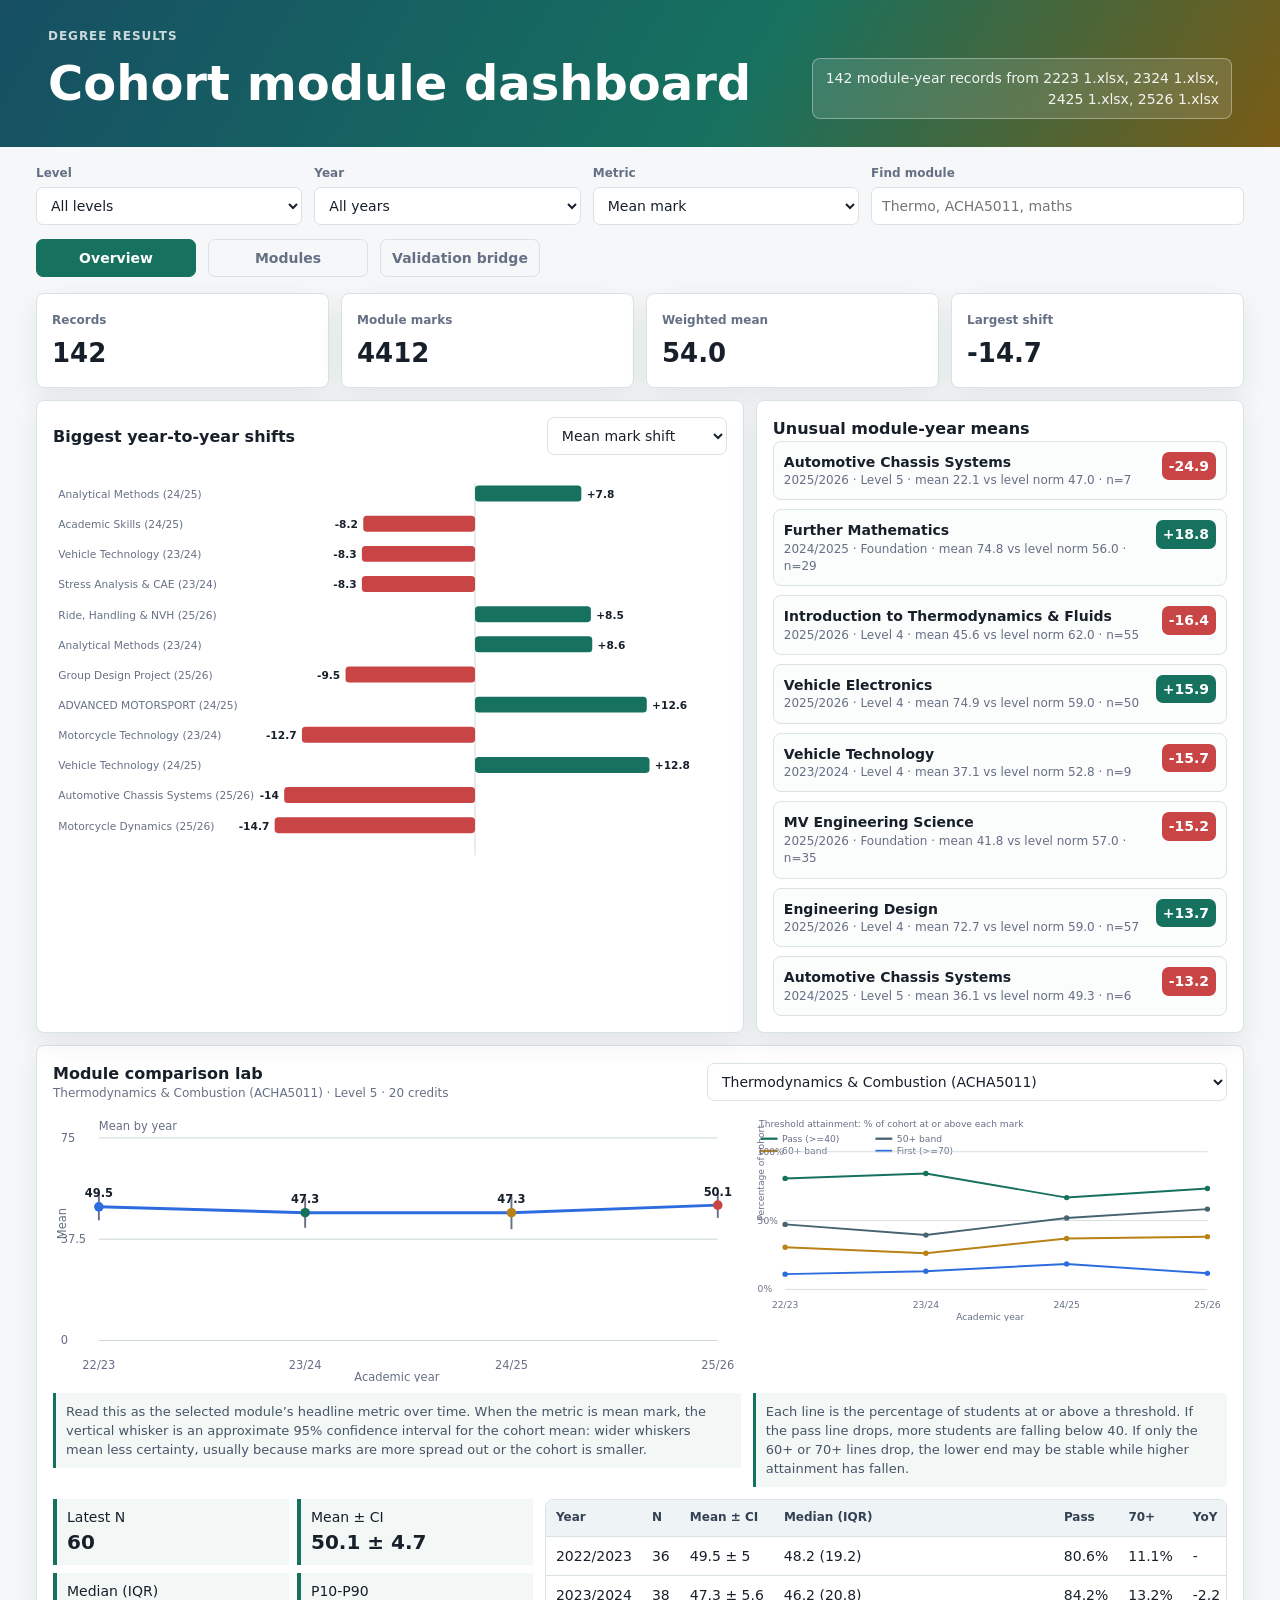
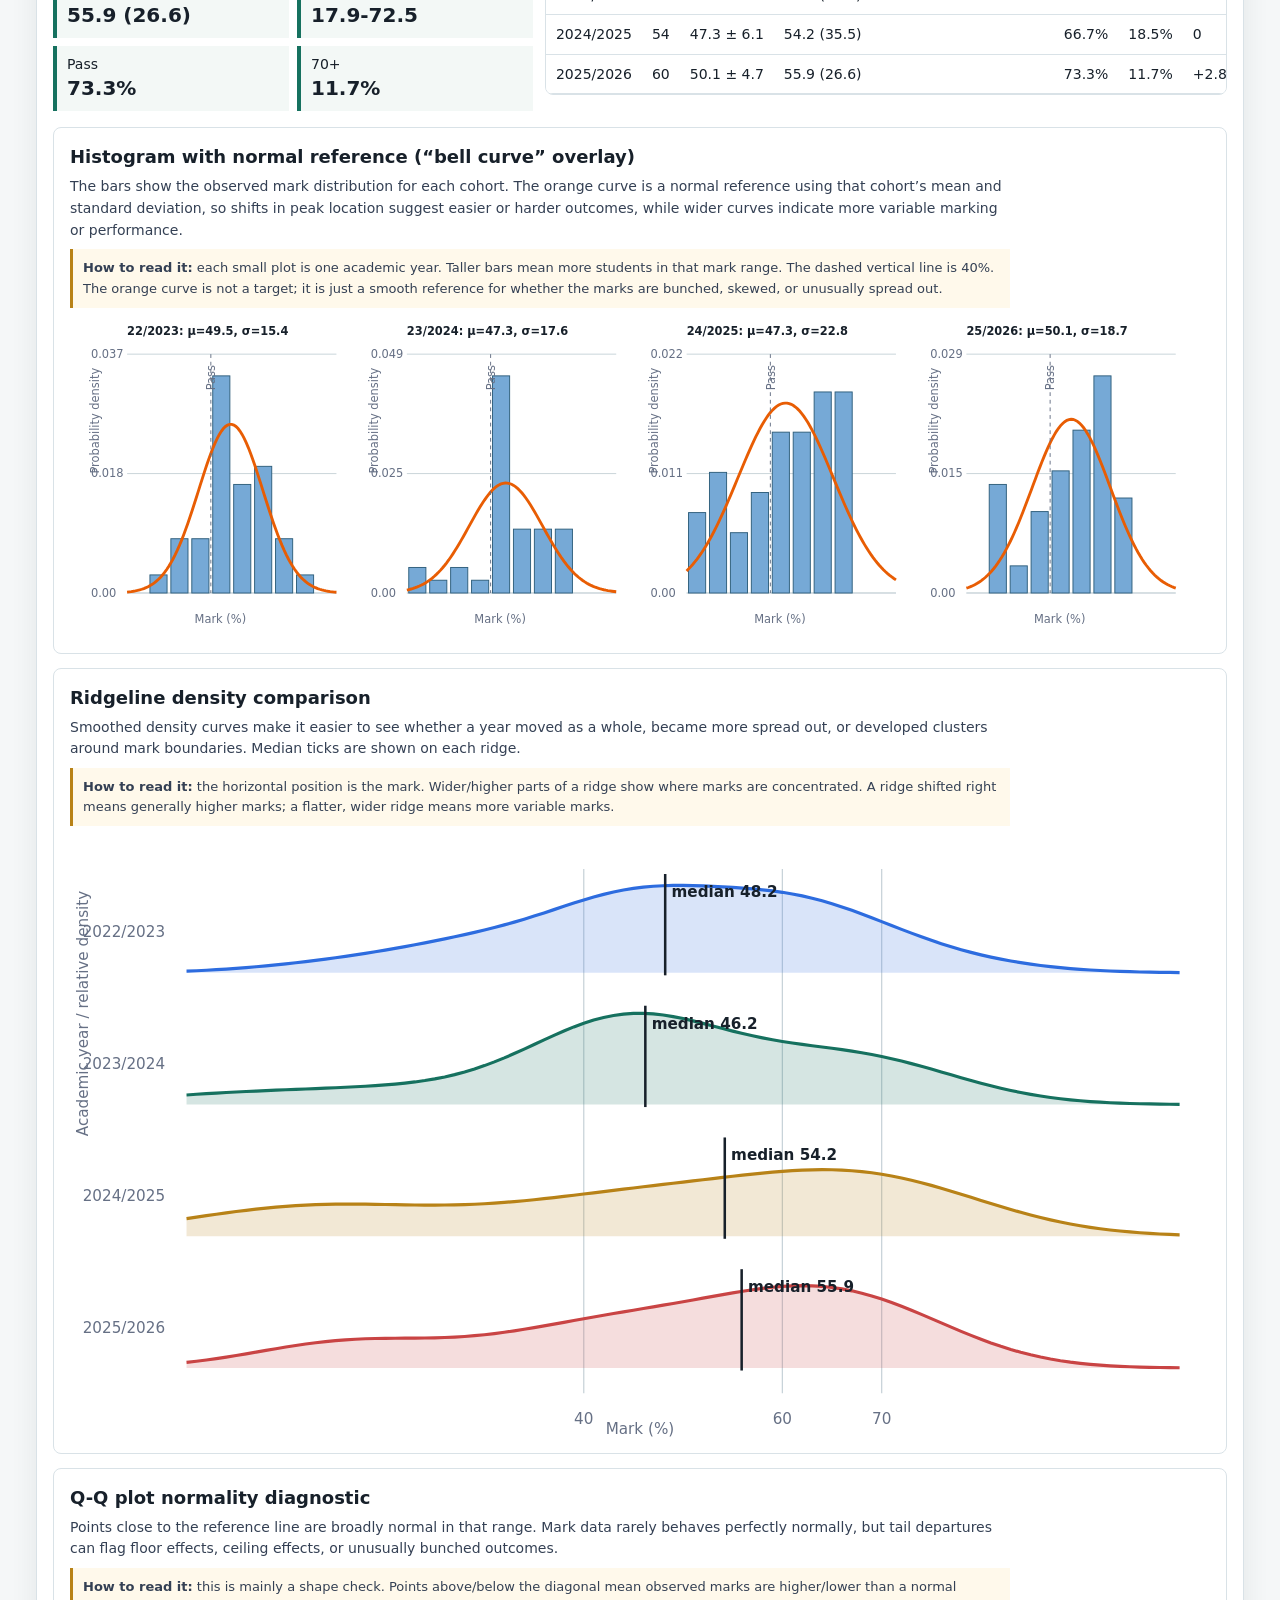
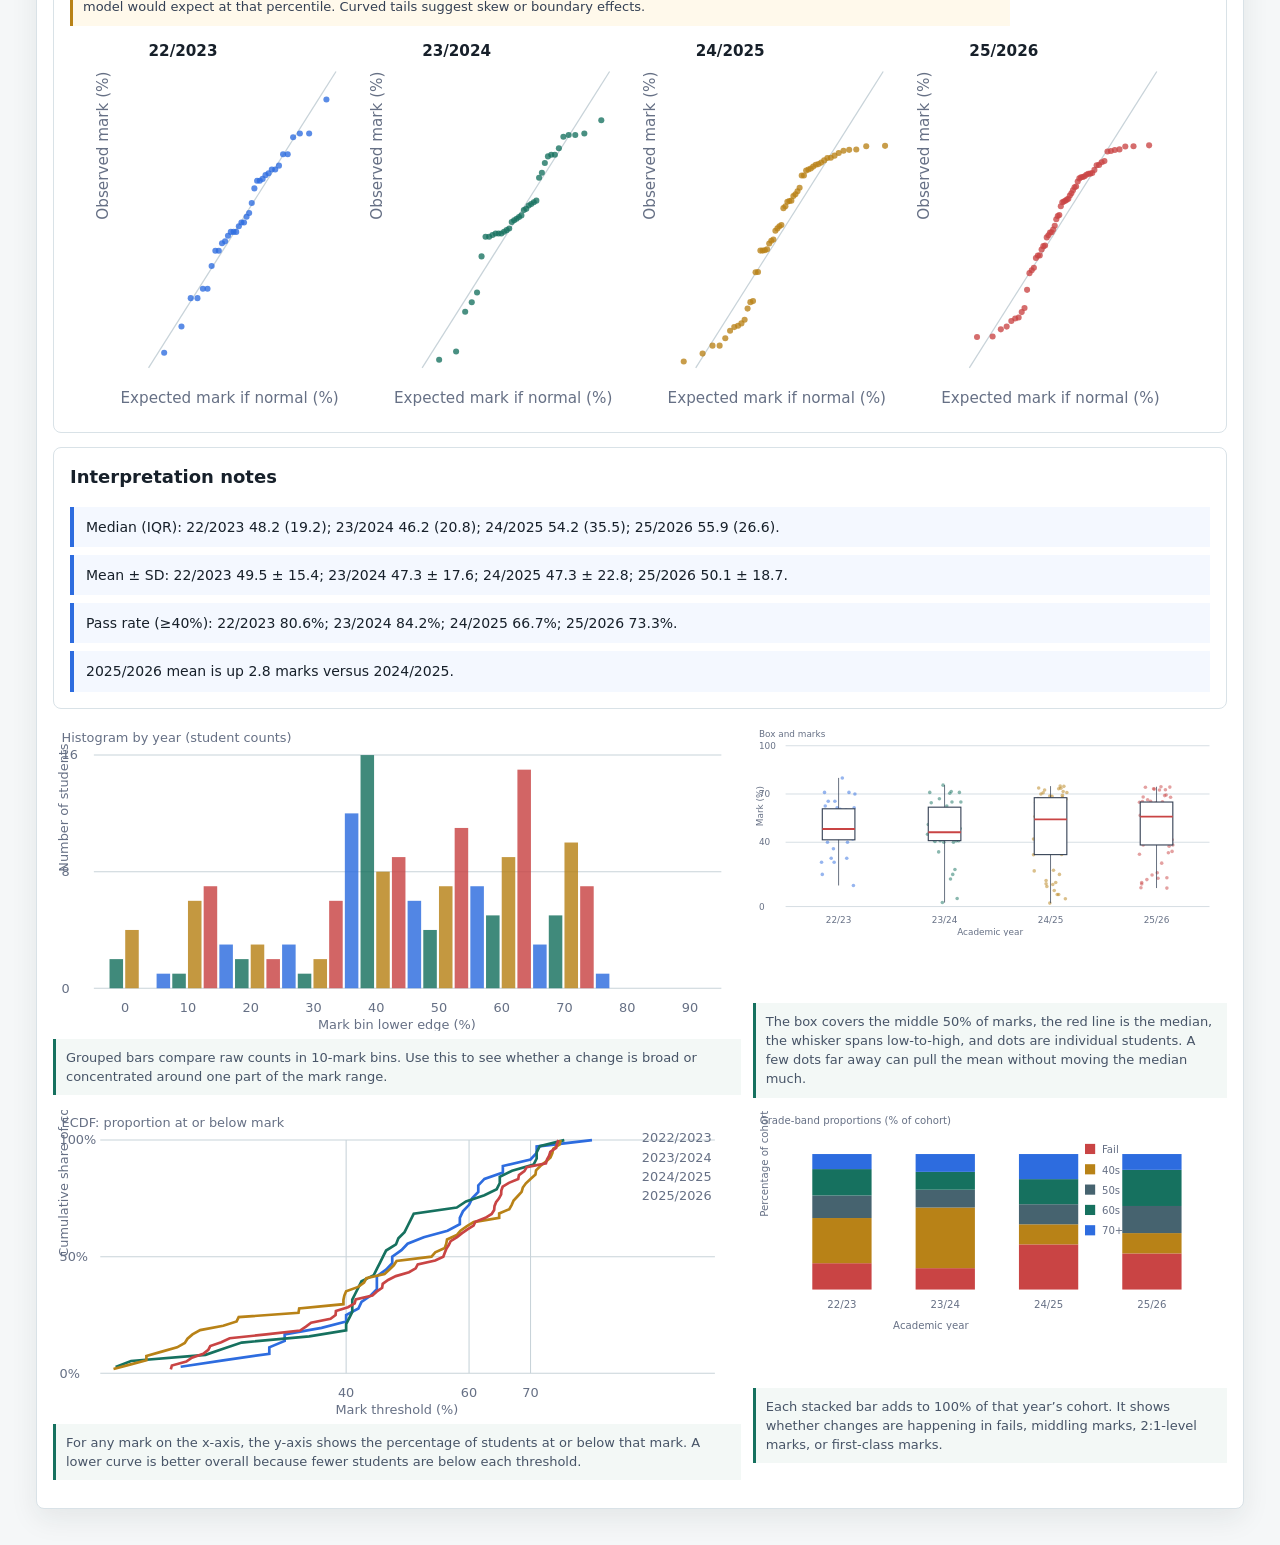
==== index.html @ 3bf1a4a6 "New Stats" ====
<!doctype html>
<html lang="en">
  <head>
    <meta charset="utf-8">
    <meta name="viewport" content="width=device-width, initial-scale=1">
    <title>Degree Results Dashboard</title>
    <link rel="stylesheet" href="web/styles.css">
  </head>
  <body>
    <header class="topbar">
      <div>
        <p class="eyebrow">Degree results</p>
        <h1>Cohort module dashboard</h1>
      </div>
      <div class="source-pill" id="sourceSummary"></div>
    </header>

    <main>
      <section class="controls" aria-label="Filters">
        <label>
          <span>Level</span>
          <select id="levelFilter"></select>
        </label>
        <label>
          <span>Year</span>
          <select id="yearFilter"></select>
        </label>
        <label>
          <span>Metric</span>
          <select id="metricFilter">
            <option value="mean">Mean mark</option>
            <option value="median">Median mark</option>
            <option value="passRate">Pass rate</option>
            <option value="failRate">Fail rate</option>
            <option value="firstRate">70+ rate</option>
            <option value="stdev">Spread</option>
          </select>
        </label>
        <label class="search">
          <span>Find module</span>
          <input id="searchFilter" type="search" placeholder="Thermo, ACHA5011, maths">
        </label>
      </section>

      <nav class="tabs" aria-label="Views">
        <button class="tab active" type="button" data-view="overview">Overview</button>
        <button class="tab" type="button" data-view="modules">Modules</button>
        <button class="tab" type="button" data-view="bridge">Validation bridge</button>
      </nav>

      <section id="overviewView" class="view active">
        <div class="kpis" id="kpis"></div>
        <div class="chart-grid">
          <section class="panel wide">
            <div class="panel-heading">
              <h2>Biggest year-to-year shifts</h2>
              <select id="shiftMetric">
                <option value="mean">Mean mark shift</option>
                <option value="median">Median mark shift</option>
                <option value="passRate">Pass-rate shift</option>
                <option value="firstRate">70+ rate shift</option>
              </select>
            </div>
            <div id="shiftChart" class="chart tall"></div>
          </section>
          <section class="panel">
            <h2>Unusual module-year means</h2>
            <div id="outlierList" class="watchlist"></div>
          </section>
        </div>
        <section class="panel">
          <div class="panel-heading">
            <div>
              <h2>Module comparison lab</h2>
              <div id="selectedMeta" class="muted"></div>
            </div>
            <select id="moduleSelect"></select>
          </div>
          <div class="chart-grid">
            <div class="chart-box">
              <div id="trendChart" class="chart"></div>
              <p class="chart-help">Read this as the selected module’s headline metric over time. When the metric is mean mark, the vertical whisker is an approximate 95% confidence interval for the cohort mean: wider whiskers mean less certainty, usually because marks are more spread out or the cohort is smaller.</p>
            </div>
            <div class="chart-box">
              <div id="thresholdChart" class="chart"></div>
              <p class="chart-help">Each line is the percentage of students at or above a threshold. If the pass line drops, more students are falling below 40. If only the 60+ or 70+ lines drop, the lower end may be stable while higher attainment has fallen.</p>
            </div>
          </div>
          <div id="moduleDetail" class="detail-grid"></div>
          <section class="report-section">
            <article class="report-card">
              <div class="report-copy">
                <h2>Histogram with normal reference (“bell curve” overlay)</h2>
                <p>The bars show the observed mark distribution for each cohort. The orange curve is a normal reference using that cohort’s mean and standard deviation, so shifts in peak location suggest easier or harder outcomes, while wider curves indicate more variable marking or performance.</p>
                <p class="how-to-read"><strong>How to read it:</strong> each small plot is one academic year. Taller bars mean more students in that mark range. The dashed vertical line is 40%. The orange curve is not a target; it is just a smooth reference for whether the marks are bunched, skewed, or unusually spread out.</p>
              </div>
              <div id="normalRefChart" class="report-chart"></div>
            </article>
            <article class="report-card">
              <div class="report-copy">
                <h2>Ridgeline density comparison</h2>
                <p>Smoothed density curves make it easier to see whether a year moved as a whole, became more spread out, or developed clusters around mark boundaries. Median ticks are shown on each ridge.</p>
                <p class="how-to-read"><strong>How to read it:</strong> the horizontal position is the mark. Wider/higher parts of a ridge show where marks are concentrated. A ridge shifted right means generally higher marks; a flatter, wider ridge means more variable marks.</p>
              </div>
              <div id="densityChart" class="report-chart"></div>
            </article>
            <article class="report-card">
              <div class="report-copy">
                <h2>Q-Q plot normality diagnostic</h2>
                <p>Points close to the reference line are broadly normal in that range. Mark data rarely behaves perfectly normally, but tail departures can flag floor effects, ceiling effects, or unusually bunched outcomes.</p>
                <p class="how-to-read"><strong>How to read it:</strong> this is mainly a shape check. Points above/below the diagonal mean observed marks are higher/lower than a normal model would expect at that percentile. Curved tails suggest skew or boundary effects.</p>
              </div>
              <div id="qqChart" class="report-chart"></div>
            </article>
            <article class="report-card">
              <div class="report-copy">
                <h2>Interpretation notes</h2>
              </div>
              <div id="reportBullets" class="report-notes"></div>
            </article>
          </section>
          <div class="chart-grid">
            <div class="chart-box">
              <div id="histChart" class="chart"></div>
              <p class="chart-help">Grouped bars compare raw counts in 10-mark bins. Use this to see whether a change is broad or concentrated around one part of the mark range.</p>
            </div>
            <div class="chart-box">
              <div id="boxChart" class="chart"></div>
              <p class="chart-help">The box covers the middle 50% of marks, the red line is the median, the whisker spans low-to-high, and dots are individual students. A few dots far away can pull the mean without moving the median much.</p>
            </div>
          </div>
          <div class="chart-grid">
            <div class="chart-box">
              <div id="ecdfChart" class="chart"></div>
              <p class="chart-help">For any mark on the x-axis, the y-axis shows the percentage of students at or below that mark. A lower curve is better overall because fewer students are below each threshold.</p>
            </div>
            <div class="chart-box">
              <div id="bandChart" class="chart"></div>
              <p class="chart-help">Each stacked bar adds to 100% of that year’s cohort. It shows whether changes are happening in fails, middling marks, 2:1-level marks, or first-class marks.</p>
            </div>
          </div>
        </section>
      </section>

      <section id="modulesView" class="view">
        <section class="panel">
          <div class="panel-heading">
            <h2>Module-year records</h2>
            <button id="exportCsv" type="button">Export CSV</button>
          </div>
          <div class="table-wrap">
            <table>
              <thead>
                <tr>
                  <th>Year</th>
                  <th>Level</th>
                  <th>Code</th>
                  <th>Module</th>
                  <th>N</th>
                  <th>Mean</th>
                  <th>Median</th>
                  <th>Pass</th>
                  <th>70+</th>
                  <th>Delta</th>
                  <th>Vs norm</th>
                  <th>Spread</th>
                </tr>
              </thead>
              <tbody id="moduleTable"></tbody>
            </table>
          </div>
        </section>
      </section>

      <section id="bridgeView" class="view">
        <section class="panel">
          <div class="panel-heading">
            <div>
              <h2>Year one validation bridge</h2>
              <p class="muted">Content areas roll related old and new Level 4 modules together using credit-weighted marks.</p>
            </div>
            <select id="bridgeMetric">
              <option value="mean">Mean mark</option>
              <option value="passRate">Pass rate</option>
              <option value="failRate">Fail rate</option>
              <option value="firstRate">70+ rate</option>
            </select>
          </div>
          <div id="bridgeChart" class="bridge-grid"></div>
        </section>
      </section>
    </main>

    <script src="web/degree_results_data.js"></script>
    <script src="web/app.js"></script>
  </body>
</html>
---- web/styles.css ----
:root {
  --ink: #17202a;
  --muted: #667085;
  --line: #d9e2e7;
  --panel: #ffffff;
  --page: #f5f7f8;
  --green: #16715f;
  --blue: #2d6cdf;
  --red: #c94444;
  --gold: #b88217;
  --violet: #6750a4;
  --shadow: 0 10px 28px rgba(22, 32, 42, 0.08);
}

* {
  box-sizing: border-box;
}

body {
  margin: 0;
  color: var(--ink);
  background: var(--page);
  font: 14px/1.45 system-ui, -apple-system, BlinkMacSystemFont, "Segoe UI", sans-serif;
}

.topbar {
  min-height: 126px;
  padding: 28px clamp(18px, 4vw, 48px);
  display: flex;
  align-items: end;
  justify-content: space-between;
  gap: 20px;
  color: #fff;
  background: linear-gradient(120deg, #164f63, #16715f 58%, #795b15);
}

h1,
h2,
p {
  margin: 0;
}

h1 {
  font-size: clamp(28px, 4vw, 48px);
  font-weight: 760;
}

h2 {
  font-size: 16px;
  font-weight: 720;
}

.eyebrow {
  margin-bottom: 4px;
  color: rgba(255, 255, 255, 0.78);
  text-transform: uppercase;
  font-size: 12px;
  font-weight: 700;
  letter-spacing: 0.08em;
}

.source-pill {
  max-width: 420px;
  padding: 9px 12px;
  border: 1px solid rgba(255, 255, 255, 0.35);
  border-radius: 8px;
  background: rgba(255, 255, 255, 0.12);
  color: rgba(255, 255, 255, 0.92);
  text-align: right;
}

main {
  padding: 18px clamp(14px, 3vw, 36px) 36px;
}

.controls,
.tabs,
.kpis,
.chart-grid,
.detail-grid,
.bridge-grid {
  display: grid;
  gap: 12px;
}

.controls {
  grid-template-columns: repeat(3, minmax(150px, 1fr)) minmax(220px, 1.4fr);
  align-items: end;
  margin-bottom: 14px;
}

label span {
  display: block;
  margin-bottom: 5px;
  color: var(--muted);
  font-size: 12px;
  font-weight: 650;
}

select,
input,
button {
  width: 100%;
  min-height: 38px;
  border: 1px solid var(--line);
  border-radius: 7px;
  background: #fff;
  color: var(--ink);
  font: inherit;
}

select,
input {
  padding: 7px 10px;
}

button {
  cursor: pointer;
  font-weight: 700;
}

.tabs {
  grid-template-columns: repeat(3, minmax(0, 160px));
  margin: 8px 0 16px;
}

.tab {
  color: var(--muted);
  background: transparent;
}

.tab.active {
  color: #fff;
  border-color: var(--green);
  background: var(--green);
}

.view {
  display: none;
}

.view.active {
  display: block;
}

.kpis {
  grid-template-columns: repeat(4, minmax(0, 1fr));
  margin-bottom: 12px;
}

.kpi,
.panel {
  border: 1px solid var(--line);
  border-radius: 8px;
  background: var(--panel);
  box-shadow: var(--shadow);
}

.kpi {
  padding: 15px;
}

.kpi span {
  color: var(--muted);
  font-size: 12px;
  font-weight: 700;
}

.kpi strong {
  display: block;
  margin-top: 5px;
  font-size: 26px;
}

.chart-grid {
  grid-template-columns: 1.45fr 1fr;
  margin-bottom: 12px;
}

.panel {
  padding: 16px;
}

.wide {
  min-width: 0;
}

.panel-heading {
  display: flex;
  align-items: center;
  justify-content: space-between;
  gap: 12px;
  margin-bottom: 12px;
}

.panel-heading select,
.panel-heading button {
  width: auto;
  min-width: 180px;
}

.muted {
  color: var(--muted);
  font-size: 12px;
}

.chart {
  min-height: 270px;
}

.chart-box {
  min-width: 0;
}

.chart-help,
.how-to-read {
  margin-top: 8px;
  color: #475467;
  font-size: 13px;
  line-height: 1.48;
}

.chart-help {
  padding: 9px 10px;
  border-left: 3px solid var(--green);
  background: #f3f8f6;
}

.how-to-read {
  padding: 9px 10px;
  border-left: 3px solid var(--gold);
  background: #fff9eb;
}

.tall {
  min-height: 390px;
}

svg {
  display: block;
  width: 100%;
  height: auto;
}

.axis,
.tick {
  stroke: #c8d3d9;
  stroke-width: 1;
}

.label {
  fill: var(--muted);
  font-size: 12px;
}

.value-label {
  fill: var(--ink);
  font-size: 12px;
  font-weight: 700;
}

.detail-grid {
  grid-template-columns: minmax(240px, 0.95fr) minmax(280px, 1.35fr);
  margin: 12px 0;
  align-items: start;
}

.stat-list {
  display: grid;
  grid-template-columns: repeat(2, minmax(0, 1fr));
  gap: 8px;
}

.stat {
  border-left: 4px solid var(--green);
  padding: 8px 10px;
  background: #f3f8f6;
}

.stat strong {
  display: block;
  font-size: 20px;
}

.table-wrap {
  max-height: 62vh;
  overflow: auto;
  border: 1px solid var(--line);
  border-radius: 8px;
}

table {
  width: 100%;
  border-collapse: collapse;
  background: #fff;
}

th,
td {
  padding: 9px 10px;
  border-bottom: 1px solid var(--line);
  text-align: left;
  white-space: nowrap;
}

th {
  position: sticky;
  top: 0;
  z-index: 1;
  background: #eef4f5;
  color: #344054;
  font-size: 12px;
}

td:nth-child(4) {
  min-width: 280px;
  white-space: normal;
}

.bridge-grid {
  grid-template-columns: repeat(auto-fit, minmax(260px, 1fr));
}

.bridge-card {
  border: 1px solid var(--line);
  border-radius: 8px;
  padding: 12px;
  background: #fbfcfc;
}

.bridge-card h3 {
  margin: 0 0 8px;
  font-size: 14px;
}

.bar-row {
  display: grid;
  grid-template-columns: 78px 1fr 52px;
  gap: 8px;
  align-items: center;
  margin: 7px 0;
}

.bar-track {
  height: 10px;
  border-radius: 5px;
  background: #e6ecef;
  overflow: hidden;
}

.bar-fill {
  height: 100%;
  border-radius: 5px;
  background: var(--blue);
}

.empty {
  padding: 40px 12px;
  color: var(--muted);
  text-align: center;
}

.watchlist {
  display: grid;
  gap: 9px;
}

.watch-item {
  display: grid;
  grid-template-columns: 1fr auto;
  gap: 8px;
  align-items: start;
  padding: 10px;
  border: 1px solid var(--line);
  border-radius: 8px;
  background: #fbfcfc;
}

.watch-item strong {
  display: block;
}

.report-section {
  display: grid;
  gap: 14px;
  margin: 16px 0;
}

.report-card {
  display: grid;
  gap: 10px;
  padding: 16px;
  border: 1px solid var(--line);
  border-radius: 8px;
  background: #fff;
}

.report-copy {
  max-width: 940px;
}

.report-copy h2 {
  margin-bottom: 6px;
  font-size: 18px;
}

.report-copy p {
  color: #344054;
  line-height: 1.55;
}

.report-chart {
  min-height: 300px;
  overflow-x: auto;
}

.report-notes {
  display: grid;
  gap: 8px;
}

.report-note {
  padding: 10px 12px;
  border-left: 4px solid var(--blue);
  background: #f4f8ff;
}

.badge {
  min-width: 54px;
  padding: 4px 7px;
  border-radius: 7px;
  color: #fff;
  text-align: center;
  font-weight: 800;
}

.badge.up {
  background: var(--green);
}

.badge.down {
  background: var(--red);
}

.badge.neutral {
  background: var(--muted);
}

@media (max-width: 900px) {
  .topbar,
  .panel-heading {
    align-items: stretch;
    flex-direction: column;
    text-align: left;
  }

  .source-pill {
    text-align: left;
  }

  .controls,
  .kpis,
  .chart-grid,
  .detail-grid {
    grid-template-columns: 1fr;
  }

  .tabs {
    grid-template-columns: repeat(3, 1fr);
  }

  .panel-heading select,
  .panel-heading button {
    width: 100%;
  }
}
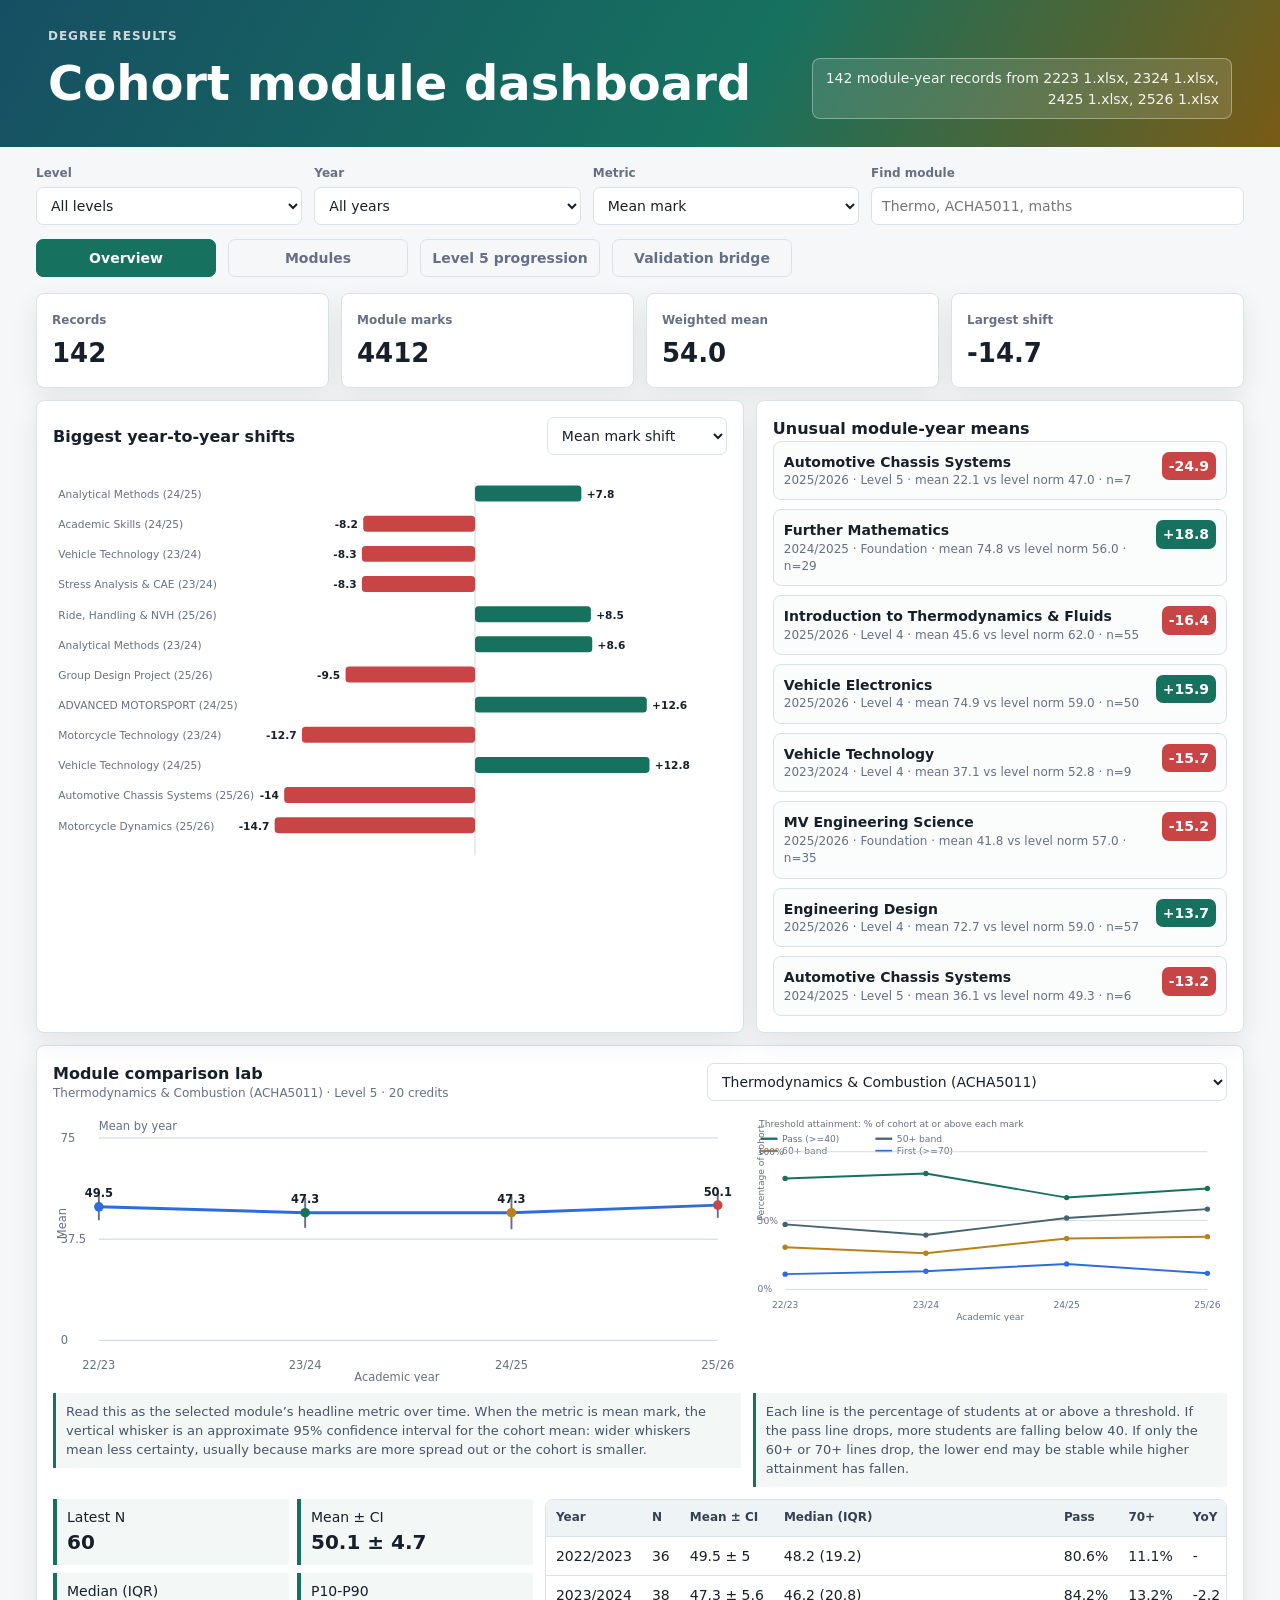
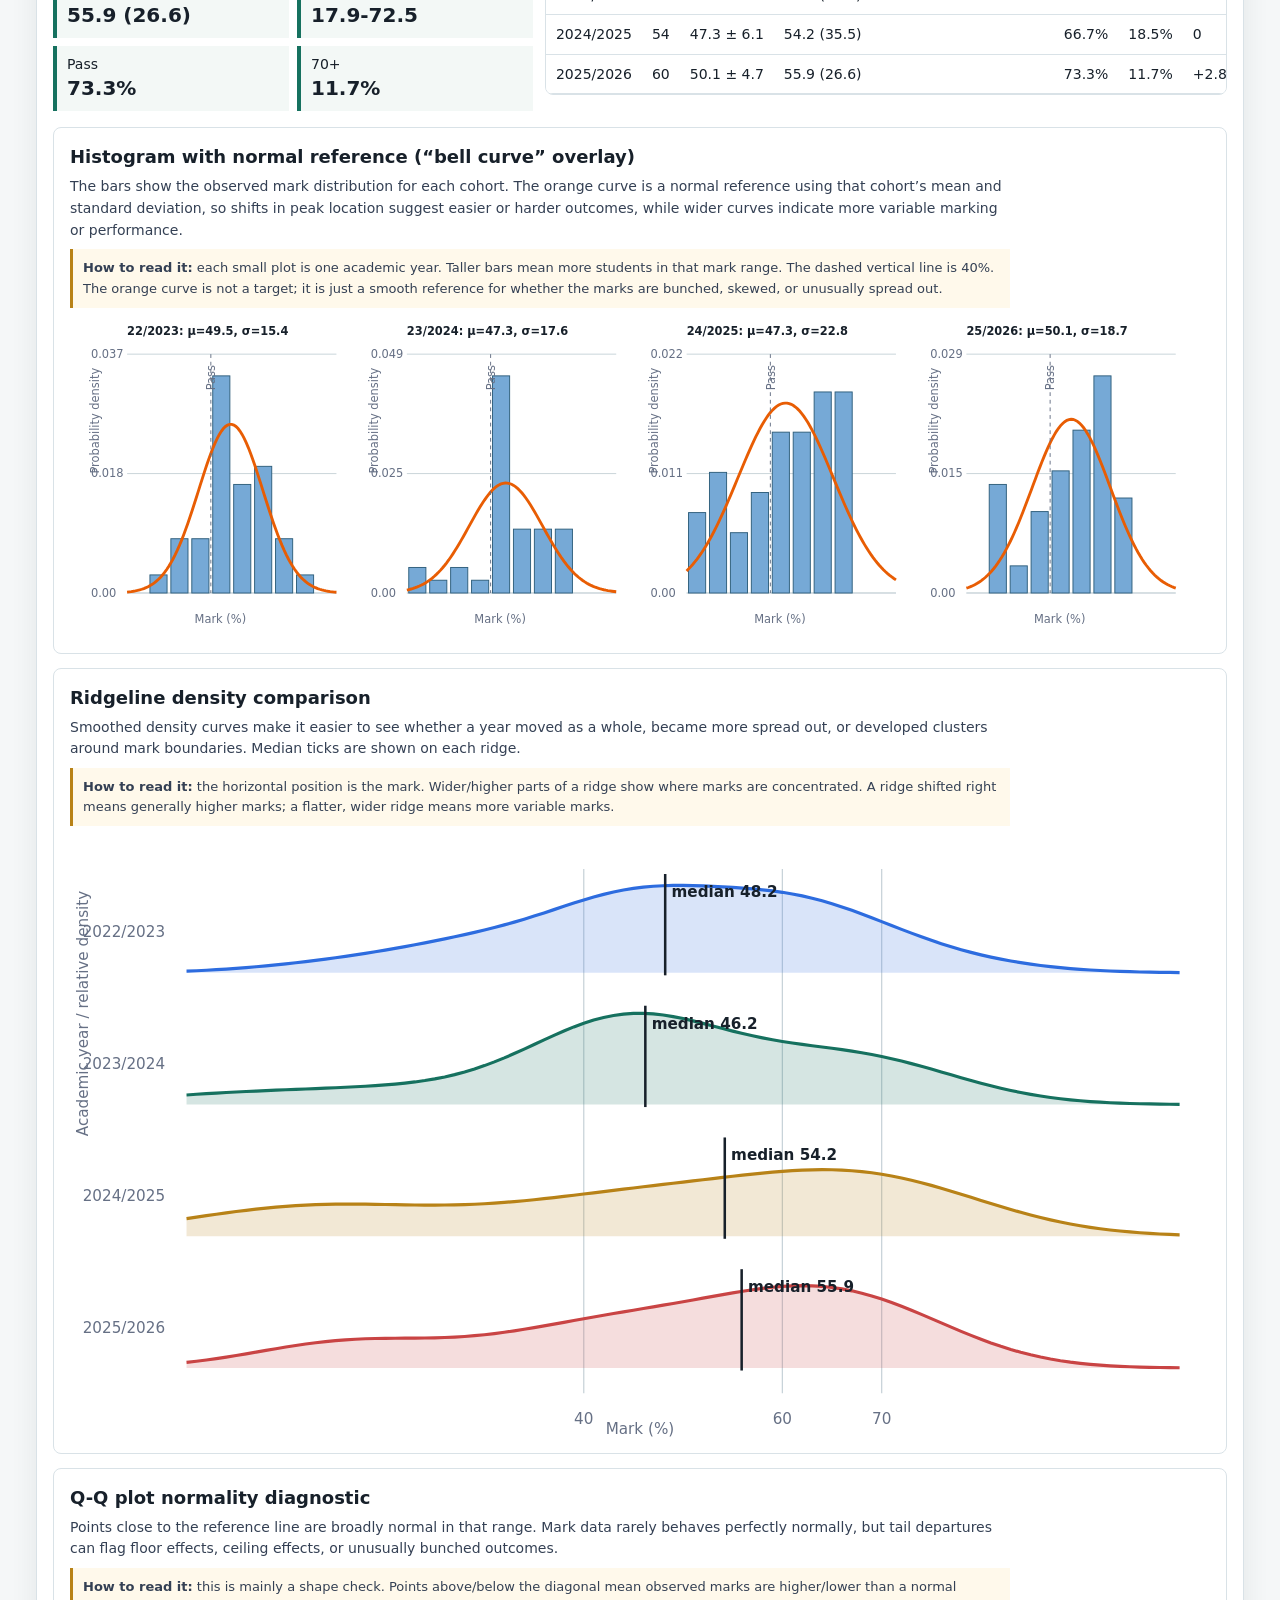
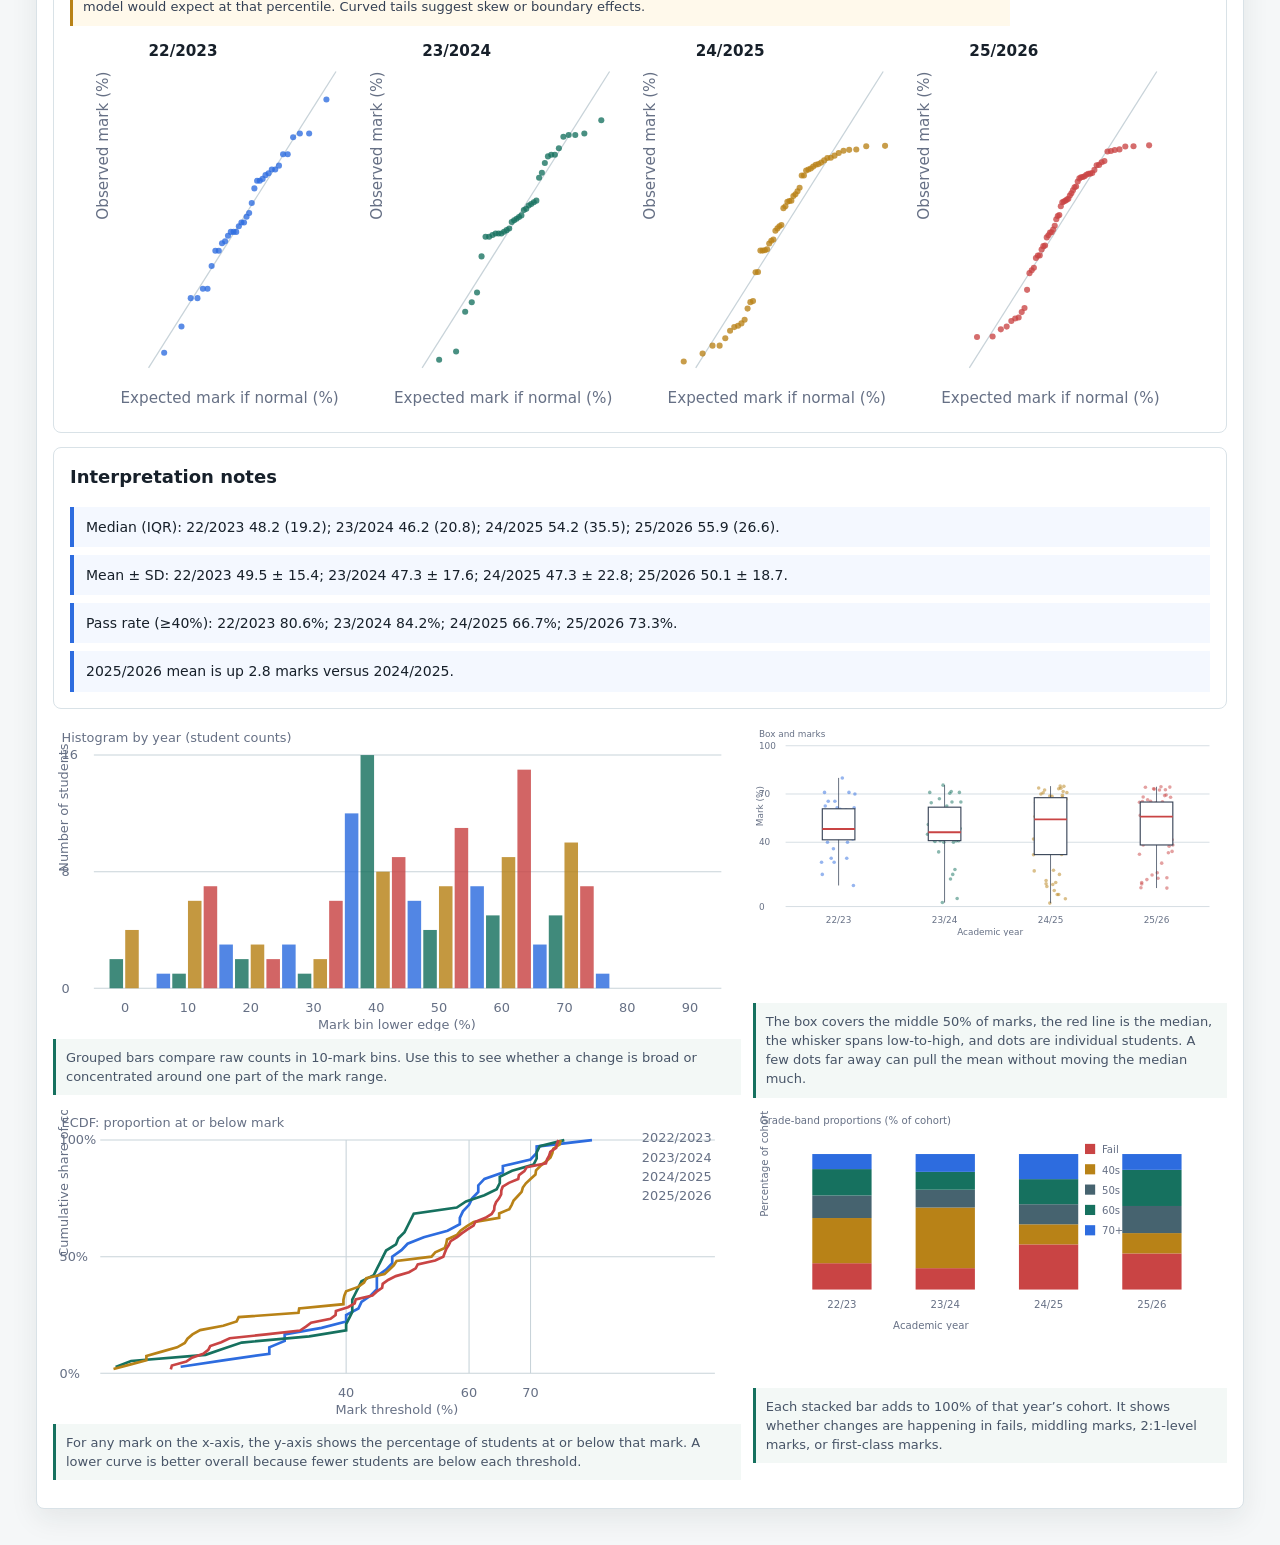
==== commit 2b0b324a: "Nov Update" ====
--- a/index.html
+++ b/index.html
@@ -5,7 +5,7 @@
     <meta name="viewport" content="width=device-width, initial-scale=1">
     <title>Degree Results Dashboard</title>
     <link rel="stylesheet" href="web/styles.css">
-  </head>
+  <link rel="stylesheet" href="web/progression.css"></head>
   <body>
     <header class="topbar">
       <div>
@@ -45,7 +45,7 @@
       <nav class="tabs" aria-label="Views">
         <button class="tab active" type="button" data-view="overview">Overview</button>
         <button class="tab" type="button" data-view="modules">Modules</button>
-        <button class="tab" type="button" data-view="bridge">Validation bridge</button>
+        <button class="tab" type="button" data-view="progression">Level 5 progression</button><button class="tab" type="button" data-view="bridge">Validation bridge</button>
       </nav>
 
       <section id="overviewView" class="view active">
@@ -189,9 +189,36 @@
           <div id="bridgeChart" class="bridge-grid"></div>
         </section>
       </section>
+      <section id="progressionView" class="view">
+        <section class="panel progression-intro">
+          <p class="eyebrow">APR meeting brief</p>
+          <h2>Level 5: where to investigate progression barriers</h2>
+          <p>Four years of module results identify priorities for review. These are <strong>failed module results, not students prevented from progressing</strong>. Reassessment, compensation and withdrawal outcomes are not available.</p>
+          <div class="progression-controls">
+            <label>Review year<select id="progressionYear"></select></label>
+            <label>Rank modules by<select id="progressionSort"><option value="fails">Failed-result count</option><option value="rate">Failure rate</option><option value="change">Increase in failure rate</option></select></label>
+            <button id="progressionExport" type="button">Export evidence CSV</button>
+            <button id="progressionPrint" type="button">Print meeting brief</button>
+          </div>
+          <p class="muted">This view uses its own year selector and always covers Level 5. FT / PT and programme breakdowns are unavailable. Source snapshot: 1 June 2026; confirm whether 2025/2026 results are complete and final.</p>
+        </section>
+        <div id="progressionKpis" class="kpis"></div>
+        <section class="panel"><h2>Meeting headline</h2><div id="progressionHeadline" class="progression-copy"></div></section>
+        <div class="chart-grid">
+          <section class="panel"><h2>Share of failed results by module</h2><p class="muted">Counts show volume; percentages beside each bar show within-module failure rates.</p><div id="progressionBars"></div></section>
+          <section class="panel"><h2>Four-year context</h2><div id="progressionYears"></div><p class="muted">Pooled rate = all failed module results / all included module results. Students can appear in several modules. Cohort size and module mix can change.</p></section>
+        </div>
+        <section class="panel"><h2>Module evidence</h2><p class="muted">Change is in percentage points against the previous available year. “Near pass” means marks from 30 to below 40. Small cohorts (&lt;20 results) can produce volatile rates.</p><div class="table-wrap"><table><thead><tr><th>Module</th><th>Results</th><th>Failed</th><th>Fail rate</th><th>Change</th><th>Share of failures</th><th>Near pass</th><th>Four-year failed / results</th></tr></thead><tbody id="progressionTable"></tbody></table></div></section>
+        <section class="panel"><h2>Priorities and questions for the meeting</h2><div id="progressionActions" class="progression-actions"></div></section>
+        <section class="panel progression-copy"><h2>What Andy (FT) and Arnaud (PT) need to establish</h2>
+          <p>Each lead should validate the shortlist against their study mode: identify students whose final failed credits actually prevented progression, distinguish first attempts from reassessments, and check whether withdrawal preceded assessment. The current data cannot allocate findings to either lead’s cohort.</p>
+          <ol><li>Bring an anonymised student-level extract with programme, FT/PT status, module credits, first-attempt and resit results, non-submission/zero flags, and final progression or withdrawal decisions.</li><li>Confirm progression rules, compensation, carried credit and compulsory-pass modules. Link multiple failures to the same student before counting progression impact.</li><li>For the shortlisted modules, inspect assessment components, submission and attendance patterns, changes to teaching or assessment, and student feedback. Agree an owner and a review date for any intervention.</li></ol>
+          <details open><summary>Method and limits</summary><ul><li>All counts are recalculated from the bundled marks; a mark below 40 is treated as a failure. Rates are pooled from counts, not averaged across cohorts.</li><li>The extraction excluded zero overall marks and required a numeric component mark. Missing results and genuine zero outcomes may therefore be absent, understating failure.</li><li>Data has no linked student identifiers or final progression decisions. No causal or unique-student impact is claimed.</li><li>Modules are matched by code (or name if no code exists). All eight Level 5 modules currently carry 20 credits. Historical totals count results across years, not unique people.</li><li>Suggested actions are questions to test, not established causes. No formal significance test is used.</li></ul></details>
+        </section>
+      </section>
     </main>
 
     <script src="web/degree_results_data.js"></script>
-    <script src="web/app.js"></script>
+    <script src="web/app.js"></script><script src="web/progression.js"></script>
   </body>
 </html>
--- a/web/progression.css
+++ b/web/progression.css
@@ -0,0 +1,20 @@
+.progression-intro {border-top:5px solid var(--green)}
+.progression-intro h2 {font-size:26px;margin:8px 0 12px}
+.progression-intro .eyebrow {color:var(--green)}
+.progression-intro p,.progression-copy p {margin:12px 0;max-width:1100px;line-height:1.65}
+.progression-controls {display:flex;align-items:end;flex-wrap:wrap;gap:16px;margin:22px 0}
+.progression-controls label {display:grid;gap:6px;min-width:190px;font-weight:600}
+.progression-bar {margin:20px 0}
+.progression-bar>div:first-child {display:flex;justify-content:space-between;gap:12px;margin-bottom:7px}
+.progression-bar small {color:var(--muted)}
+.progression-bar .bar-track {height:12px;margin-bottom:5px}
+.progression-selected {background:#edf7f3;font-weight:700}
+.progression-actions {display:grid;grid-template-columns:repeat(2,minmax(0,1fr));gap:16px;margin-top:18px}
+.progression-actions .report-card {display:block}
+.progression-actions p {margin:10px 0;line-height:1.6}
+.progression-copy li {margin:10px 0;line-height:1.6}
+.progression-copy summary {cursor:pointer;font-weight:700;margin-top:20px}
+.tabs {grid-template-columns:repeat(4,minmax(0,180px))}
+body:has(#progressionView.active) main>.controls {display:none}
+@media(max-width:900px){.tabs{grid-template-columns:repeat(2,1fr)}.progression-actions{grid-template-columns:1fr}.progression-bar>div:first-child{flex-direction:column;gap:2px}}
+@media print{body:has(#progressionView.active){font-size:10pt;background:white}.topbar{background:white;color:black;min-height:auto;padding:0 0 12px}.source-pill,.tabs,main>.controls,.progression-controls{display:none!important}main{padding:0}.panel{box-shadow:none;break-inside:avoid;margin:12px 0}.chart-grid,.progression-actions{display:block}.table-wrap{overflow:visible}table{min-width:0;width:100%;font-size:9pt}th,td{padding:5px}.report-card{break-inside:avoid}.view:not(.active){display:none!important}}
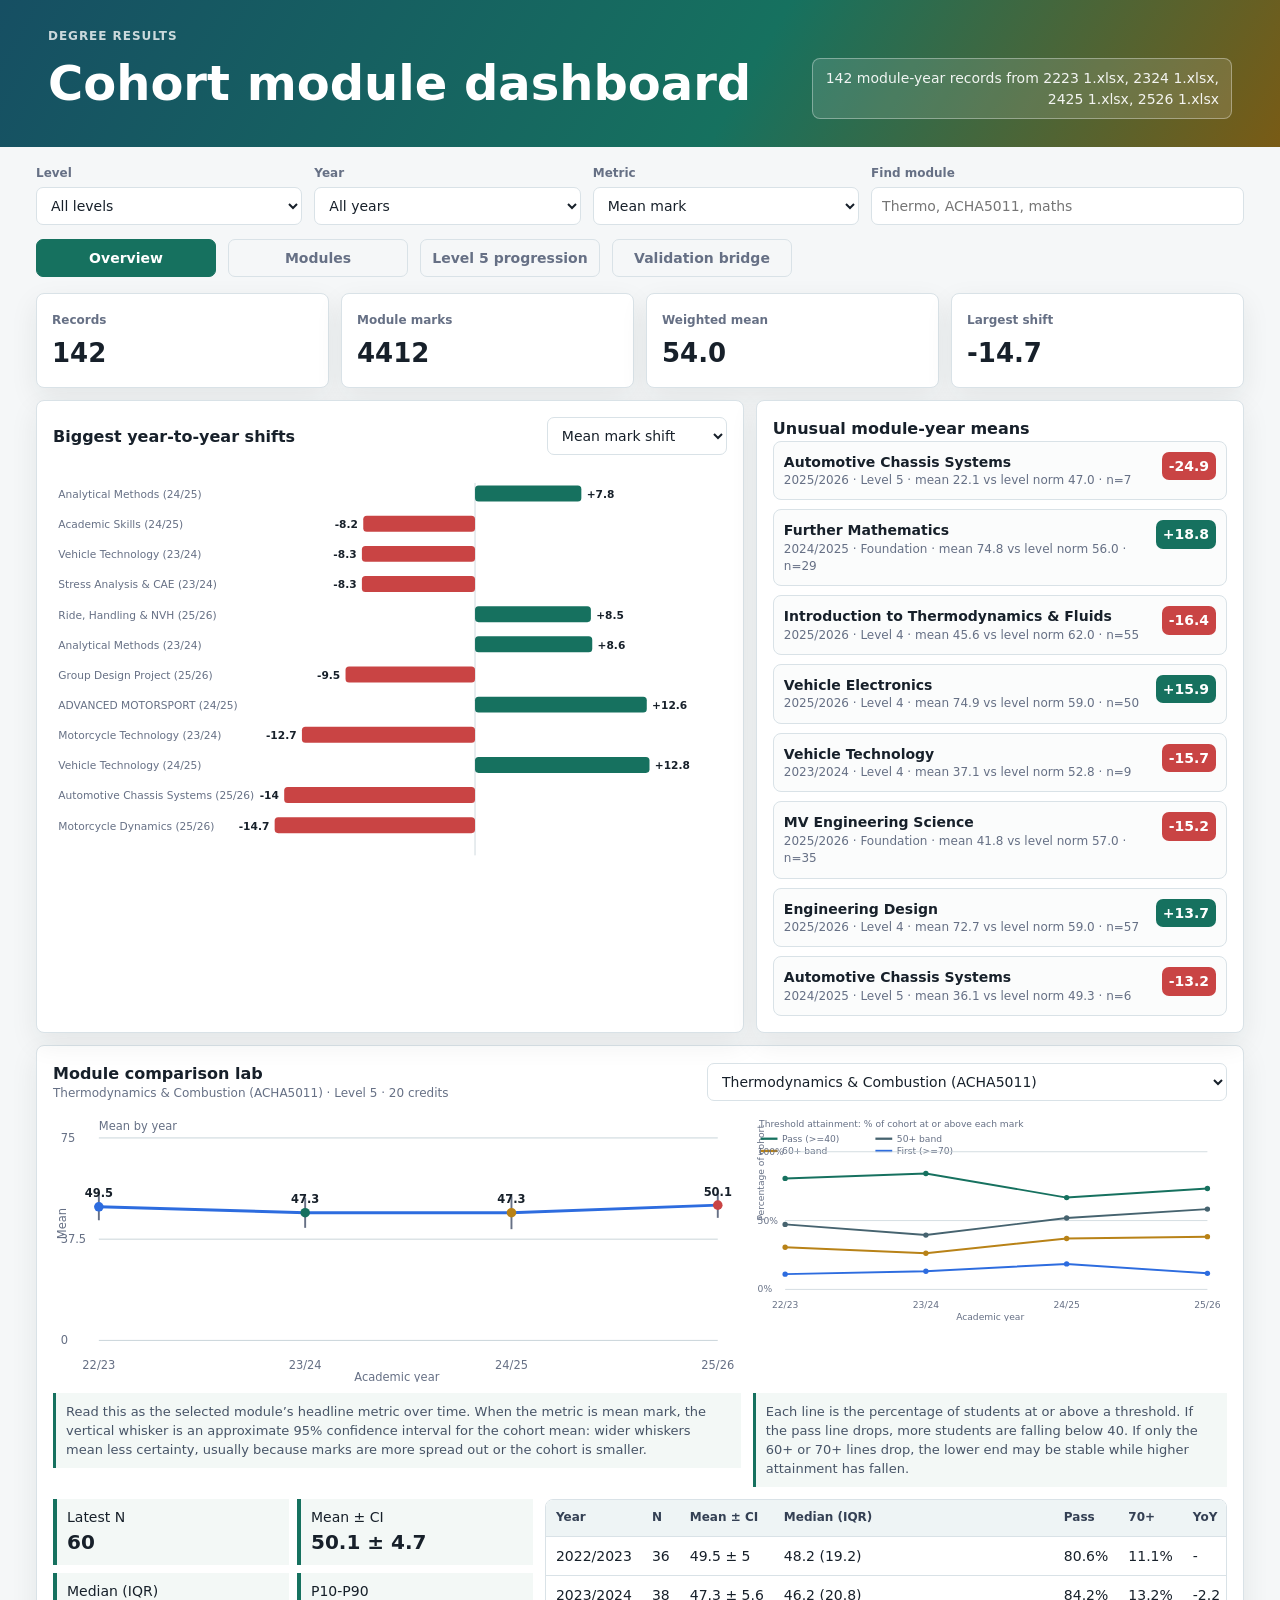
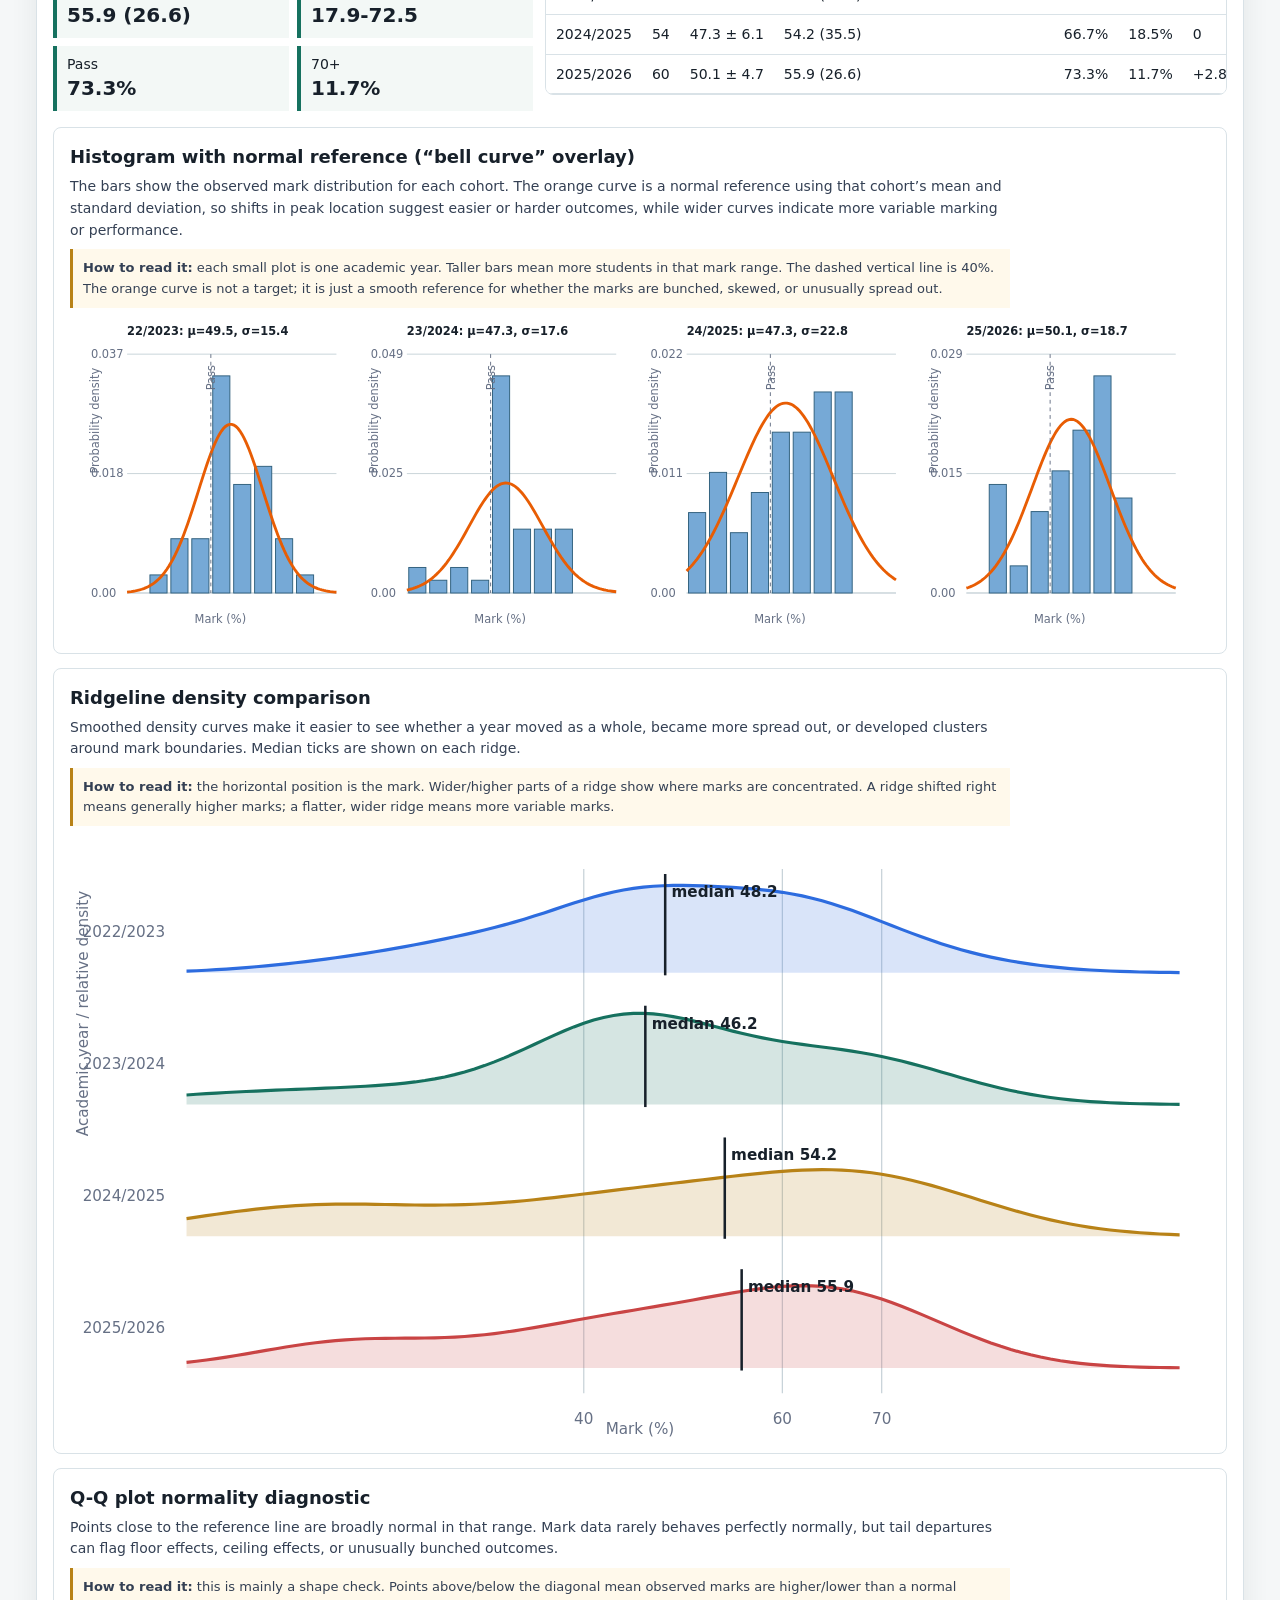
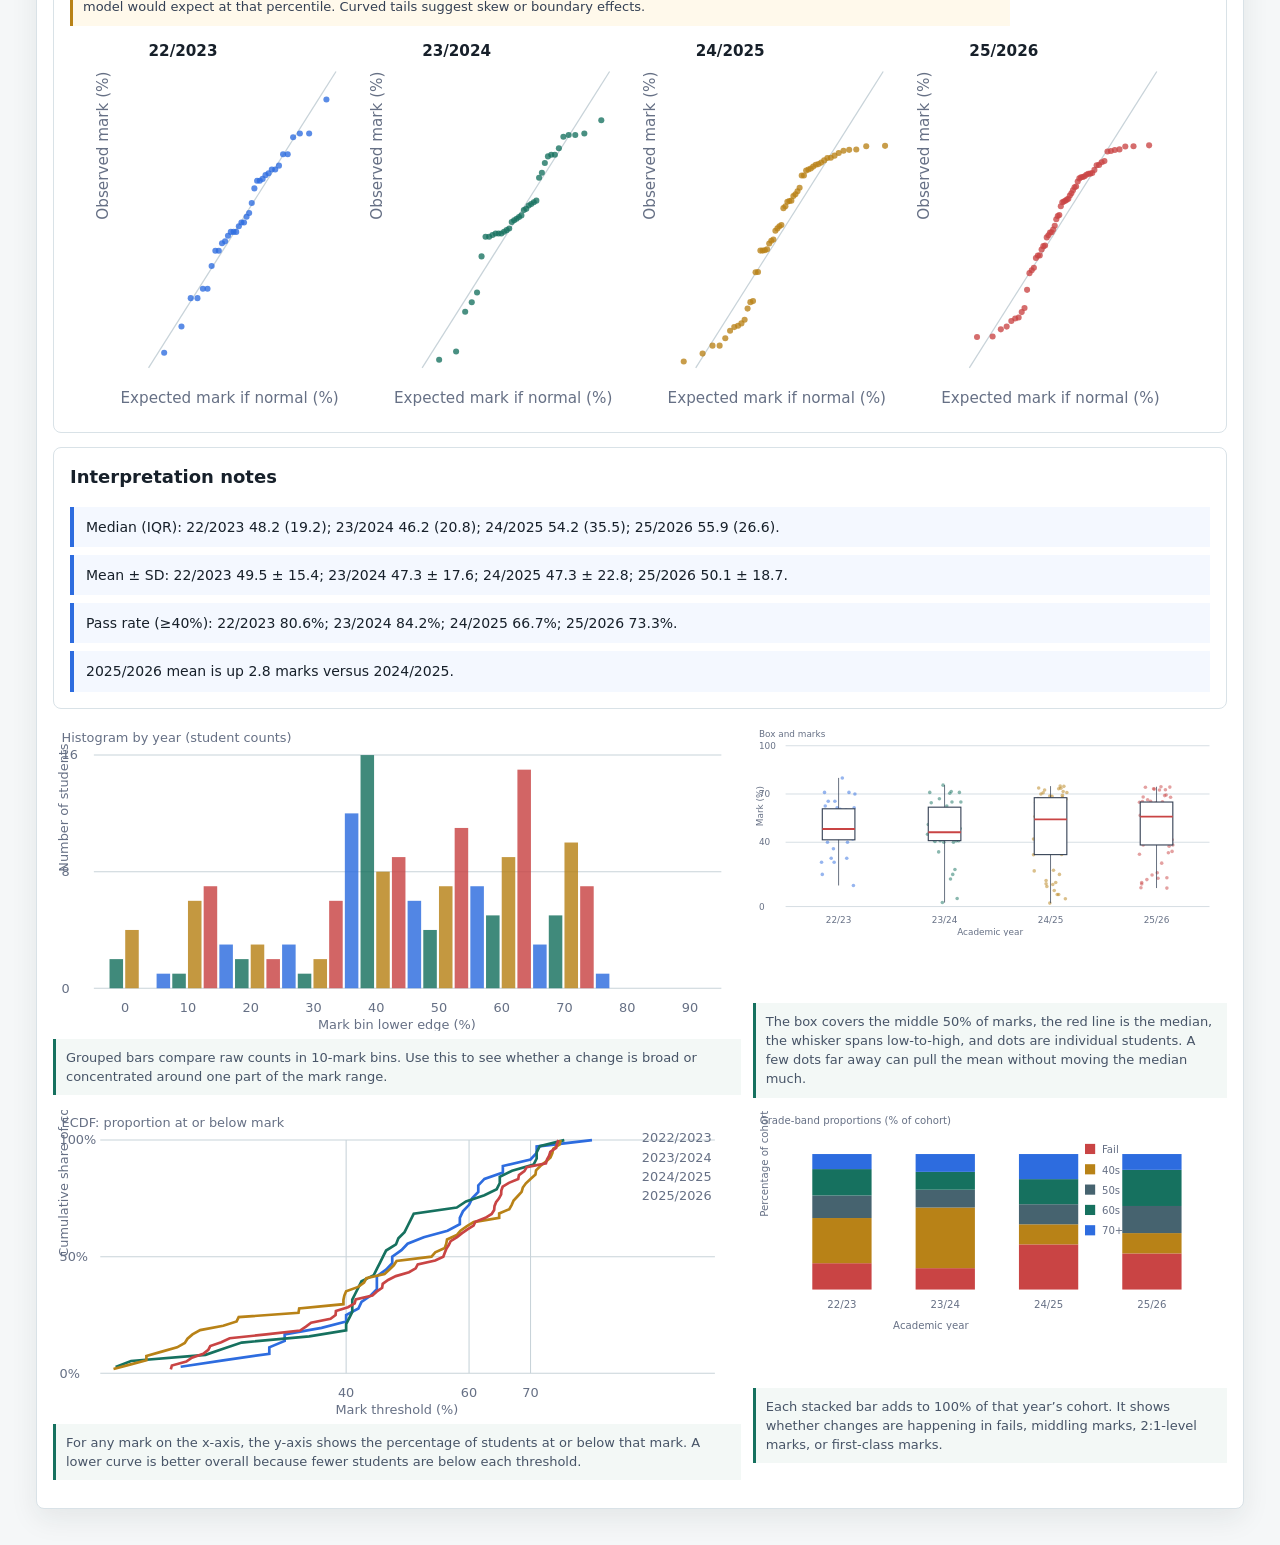
==== commit 13a38f06: "Updaet Nov2" ====
--- a/index.html
+++ b/index.html
@@ -191,28 +191,28 @@
       </section>
       <section id="progressionView" class="view">
         <section class="panel progression-intro">
-          <p class="eyebrow">APR meeting brief</p>
-          <h2>Level 5: where to investigate progression barriers</h2>
-          <p>Four years of module results identify priorities for review. These are <strong>failed module results, not students prevented from progressing</strong>. Reassessment, compensation and withdrawal outcomes are not available.</p>
+          <p class="eyebrow">APR meeting brief · Andy and Owen</p>
+          <h2>Our review of full-time Level 5 module outcomes</h2>
+          <p>Following your request, we have reviewed four years of full-time Level 5 module results to identify where we should focus our investigation into progression. Our findings identify the modules with the greatest numbers and proportions of failed results. We still need to link these to reassessment, compensation and final progression decisions to establish how many students were prevented from progressing.</p>
           <div class="progression-controls">
             <label>Review year<select id="progressionYear"></select></label>
             <label>Rank modules by<select id="progressionSort"><option value="fails">Failed-result count</option><option value="rate">Failure rate</option><option value="change">Increase in failure rate</option></select></label>
             <button id="progressionExport" type="button">Export evidence CSV</button>
             <button id="progressionPrint" type="button">Print meeting brief</button>
           </div>
-          <p class="muted">This view uses its own year selector and always covers Level 5. FT / PT and programme breakdowns are unavailable. Source snapshot: 1 June 2026; confirm whether 2025/2026 results are complete and final.</p>
+          <p class="muted">Scope: full-time Level 5. This view uses its own year selector. Our review uses the results snapshot dated 1 June 2026; we need to confirm that the 2025/2026 results are complete and final.</p>
         </section>
         <div id="progressionKpis" class="kpis"></div>
-        <section class="panel"><h2>Meeting headline</h2><div id="progressionHeadline" class="progression-copy"></div></section>
+        <section class="panel"><h2>Our main findings</h2><div id="progressionHeadline" class="progression-copy"></div></section>
         <div class="chart-grid">
           <section class="panel"><h2>Share of failed results by module</h2><p class="muted">Counts show volume; percentages beside each bar show within-module failure rates.</p><div id="progressionBars"></div></section>
           <section class="panel"><h2>Four-year context</h2><div id="progressionYears"></div><p class="muted">Pooled rate = all failed module results / all included module results. Students can appear in several modules. Cohort size and module mix can change.</p></section>
         </div>
-        <section class="panel"><h2>Module evidence</h2><p class="muted">Change is in percentage points against the previous available year. “Near pass” means marks from 30 to below 40. Small cohorts (&lt;20 results) can produce volatile rates.</p><div class="table-wrap"><table><thead><tr><th>Module</th><th>Results</th><th>Failed</th><th>Fail rate</th><th>Change</th><th>Share of failures</th><th>Near pass</th><th>Four-year failed / results</th></tr></thead><tbody id="progressionTable"></tbody></table></div></section>
-        <section class="panel"><h2>Priorities and questions for the meeting</h2><div id="progressionActions" class="progression-actions"></div></section>
-        <section class="panel progression-copy"><h2>What Andy (FT) and Arnaud (PT) need to establish</h2>
-          <p>Each lead should validate the shortlist against their study mode: identify students whose final failed credits actually prevented progression, distinguish first attempts from reassessments, and check whether withdrawal preceded assessment. The current data cannot allocate findings to either lead’s cohort.</p>
-          <ol><li>Bring an anonymised student-level extract with programme, FT/PT status, module credits, first-attempt and resit results, non-submission/zero flags, and final progression or withdrawal decisions.</li><li>Confirm progression rules, compensation, carried credit and compulsory-pass modules. Link multiple failures to the same student before counting progression impact.</li><li>For the shortlisted modules, inspect assessment components, submission and attendance patterns, changes to teaching or assessment, and student feedback. Agree an owner and a review date for any intervention.</li></ol>
+        <section class="panel"><h2>Module evidence</h2><p class="muted">“pp” means percentage points: the difference between two failure rates, calculated before rounding. Change is against the previous available year. “Near pass” means marks from 30 to below 40. Small cohorts (&lt;20 results) can produce volatile rates.</p><div class="table-wrap"><table><thead><tr><th>Module</th><th>Results</th><th>Failed</th><th>Fail rate</th><th>Change</th><th>Share of failures</th><th>Near pass</th><th>Four-year failed / results</th></tr></thead><tbody id="progressionTable"></tbody></table></div></section>
+        <section class="panel"><h2>Our proposed priorities and responses</h2><div id="progressionActions" class="progression-actions"></div></section>
+        <section class="panel progression-copy"><h2>Our proposed next steps</h2>
+          <p>We recommend using the meeting to agree the priority modules and the evidence needed to establish their contribution to non-progression. We need to distinguish first-attempt failures from unresolved failures after reassessment, and establish whether withdrawal preceded assessment.</p>
+          <ol><li>We propose linking the module results to anonymised student records, including programme, credits, first-attempt and resit results, non-submission/zero flags, and final progression or withdrawal decisions.</li><li>We would then apply the progression rules, including compensation, carried credit and compulsory-pass requirements. This will let us count affected students once, even where they have failed several modules.</li><li>For the priority modules, we recommend reviewing assessment components, submission and attendance patterns, changes to teaching or assessment, and student feedback. We can then agree targeted support, an owner and a review date for each action.</li></ol>
           <details open><summary>Method and limits</summary><ul><li>All counts are recalculated from the bundled marks; a mark below 40 is treated as a failure. Rates are pooled from counts, not averaged across cohorts.</li><li>The extraction excluded zero overall marks and required a numeric component mark. Missing results and genuine zero outcomes may therefore be absent, understating failure.</li><li>Data has no linked student identifiers or final progression decisions. No causal or unique-student impact is claimed.</li><li>Modules are matched by code (or name if no code exists). All eight Level 5 modules currently carry 20 credits. Historical totals count results across years, not unique people.</li><li>Suggested actions are questions to test, not established causes. No formal significance test is used.</li></ul></details>
         </section>
       </section>
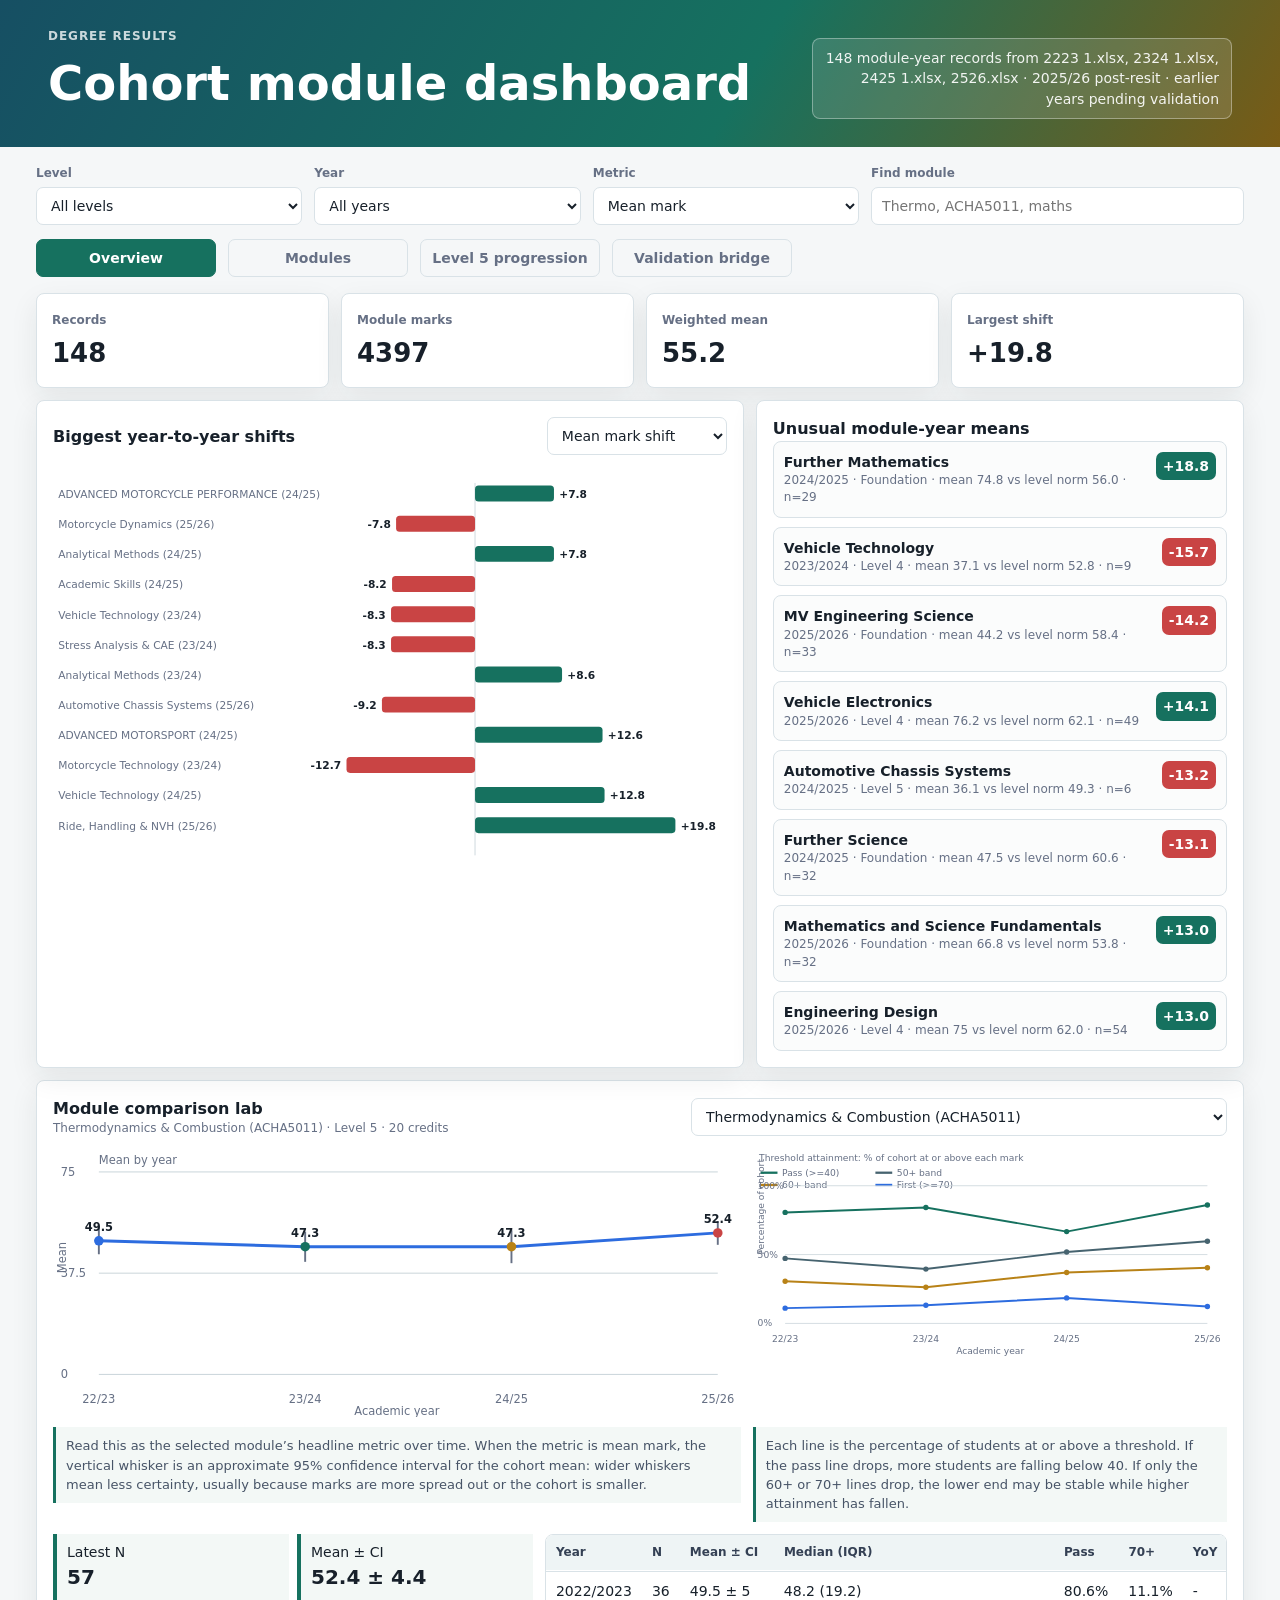
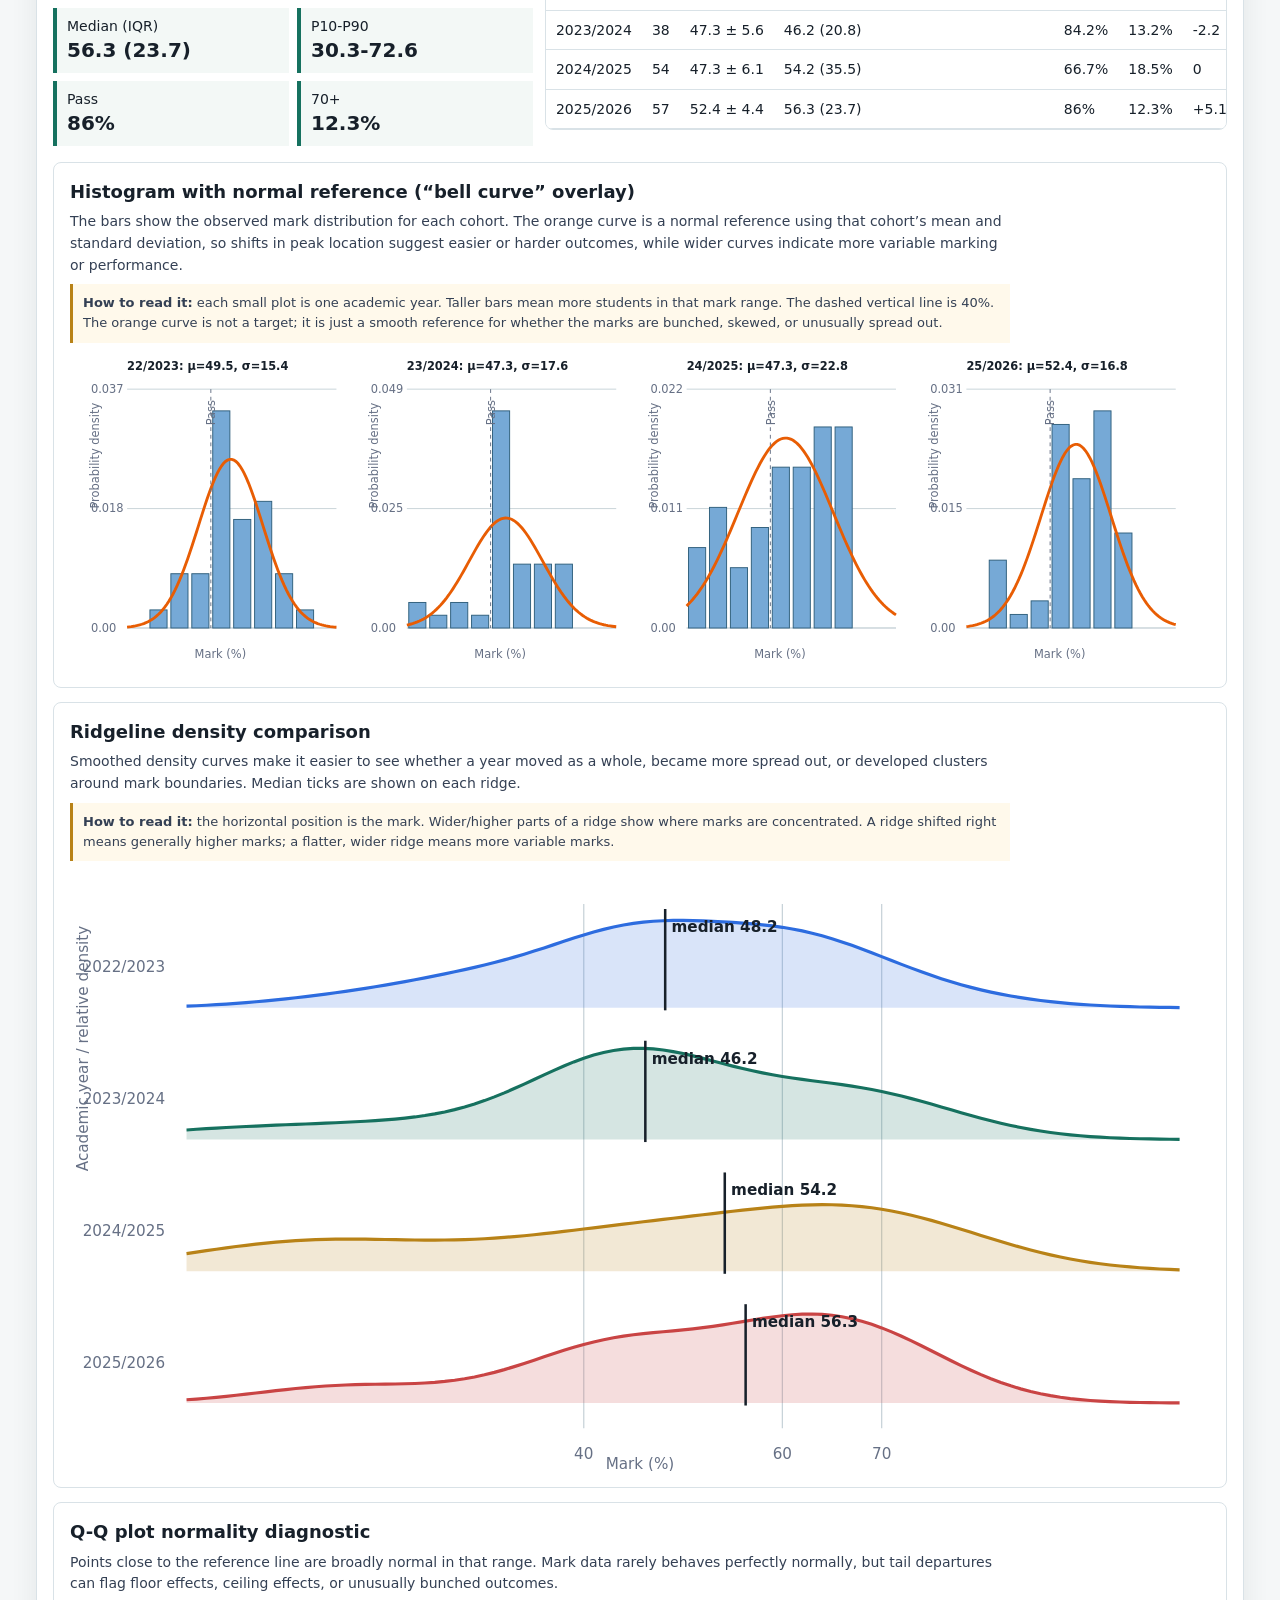
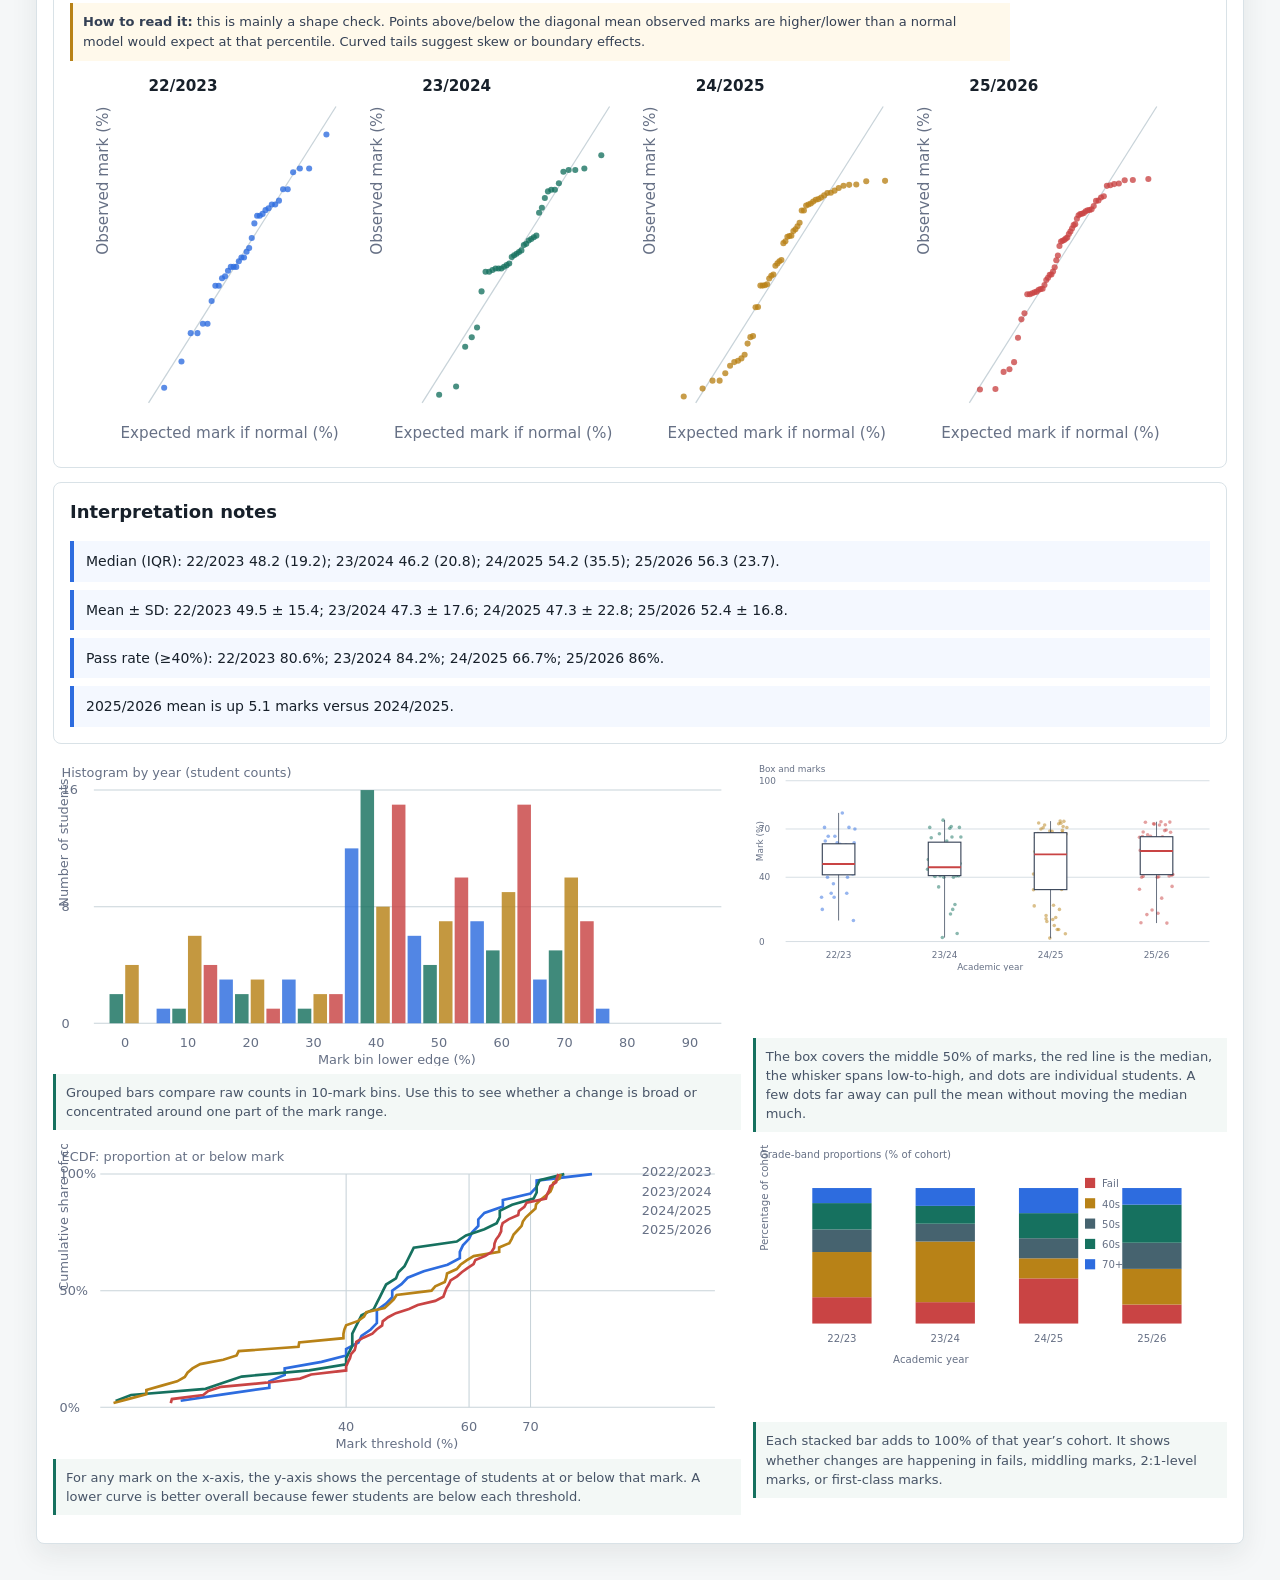
==== commit e030cdb0: "Post Resit Update" ====
--- a/index.html
+++ b/index.html
@@ -193,27 +193,27 @@
         <section class="panel progression-intro">
           <p class="eyebrow">APR meeting brief · Andy and Owen</p>
           <h2>Our review of full-time Level 5 module outcomes</h2>
-          <p>Following your request, we have reviewed four years of full-time Level 5 module results to identify where we should focus our investigation into progression. Our findings identify the modules with the greatest numbers and proportions of failed results. We still need to link these to reassessment, compensation and final progression decisions to establish how many students were prevented from progressing.</p>
+          <p>Following your request, we have reviewed four years of full-time Level 5 module results to identify where we should focus our investigation into progression. The previous modules will not run again as Level 5 moves to the new validation. We retain the module analysis as historical evidence, while our proposals focus on support and monitoring across the new curriculum. The 2025/2026 results now include resits. We still need linked first-attempt records, compensation and final progression decisions to establish how many students were prevented from progressing.</p>
           <div class="progression-controls">
             <label>Review year<select id="progressionYear"></select></label>
             <label>Rank modules by<select id="progressionSort"><option value="fails">Failed-result count</option><option value="rate">Failure rate</option><option value="change">Increase in failure rate</option></select></label>
             <button id="progressionExport" type="button">Export evidence CSV</button>
             <button id="progressionPrint" type="button">Print meeting brief</button>
           </div>
-          <p class="muted">Scope: full-time Level 5. This view uses its own year selector. Our review uses the results snapshot dated 1 June 2026; we need to confirm that the 2025/2026 results are complete and final.</p>
+          <p class="muted">Scope: full-time Level 5. This view uses its own year selector. The 2025/2026 results were replaced with the supplied post-resit workbook on 6 November 2026. Workbook summary rows are excluded from this replacement. Earlier years retain the legacy extraction and need source-workbook checks for summary rows and assessment stage before like-for-like comparison.</p>
         </section>
         <div id="progressionKpis" class="kpis"></div>
         <section class="panel"><h2>Our main findings</h2><div id="progressionHeadline" class="progression-copy"></div></section>
         <div class="chart-grid">
           <section class="panel"><h2>Share of failed results by module</h2><p class="muted">Counts show volume; percentages beside each bar show within-module failure rates.</p><div id="progressionBars"></div></section>
-          <section class="panel"><h2>Four-year context</h2><div id="progressionYears"></div><p class="muted">Pooled rate = all failed module results / all included module results. Students can appear in several modules. Cohort size and module mix can change.</p></section>
+          <section class="panel"><h2>Four-year context</h2><div id="progressionYears"></div><p class="muted">Pooled rate = all failed module results / all included module results. Earlier years are legacy figures pending validation; 2025/2026 is post-resit with summary rows excluded. Students can appear in several modules. Cohort size and module mix can change.</p></section>
         </div>
-        <section class="panel"><h2>Module evidence</h2><p class="muted">“pp” means percentage points: the difference between two failure rates, calculated before rounding. Change is against the previous available year. “Near pass” means marks from 30 to below 40. Small cohorts (&lt;20 results) can produce volatile rates.</p><div class="table-wrap"><table><thead><tr><th>Module</th><th>Results</th><th>Failed</th><th>Fail rate</th><th>Change</th><th>Share of failures</th><th>Near pass</th><th>Four-year failed / results</th></tr></thead><tbody id="progressionTable"></tbody></table></div></section>
-        <section class="panel"><h2>Our proposed priorities and responses</h2><div id="progressionActions" class="progression-actions"></div></section>
+        <section class="panel"><h2>Module evidence</h2><p class="muted">“pp” means percentage points: the difference between two failure rates, calculated before rounding. Change is against the previous available year and is descriptive only: assessment stages and extraction methods are not yet confirmed comparable. “Near pass” means marks from 30 to below 40. Small cohorts (&lt;20 results) can produce volatile rates.</p><div class="table-wrap"><table><thead><tr><th>Module</th><th>Results</th><th>Failed</th><th>Fail rate</th><th>Change</th><th>Share of failures</th><th>Near pass</th><th>Four-year failed / results</th></tr></thead><tbody id="progressionTable"></tbody></table></div></section>
+        <section class="panel"><h2>Our proposals for the new validation</h2><div id="progressionActions" class="progression-actions"></div></section>
         <section class="panel progression-copy"><h2>Our proposed next steps</h2>
-          <p>We recommend using the meeting to agree the priority modules and the evidence needed to establish their contribution to non-progression. We need to distinguish first-attempt failures from unresolved failures after reassessment, and establish whether withdrawal preceded assessment.</p>
-          <ol><li>We propose linking the module results to anonymised student records, including programme, credits, first-attempt and resit results, non-submission/zero flags, and final progression or withdrawal decisions.</li><li>We would then apply the progression rules, including compensation, carried credit and compulsory-pass requirements. This will let us count affected students once, even where they have failed several modules.</li><li>For the priority modules, we recommend reviewing assessment components, submission and attendance patterns, changes to teaching or assessment, and student feedback. We can then agree targeted support, an owner and a review date for each action.</li></ol>
-          <details open><summary>Method and limits</summary><ul><li>All counts are recalculated from the bundled marks; a mark below 40 is treated as a failure. Rates are pooled from counts, not averaged across cohorts.</li><li>The extraction excluded zero overall marks and required a numeric component mark. Missing results and genuine zero outcomes may therefore be absent, understating failure.</li><li>Data has no linked student identifiers or final progression decisions. No causal or unique-student impact is claimed.</li><li>Modules are matched by code (or name if no code exists). All eight Level 5 modules currently carry 20 credits. Historical totals count results across years, not unique people.</li><li>Suggested actions are questions to test, not established causes. No formal significance test is used.</li></ul></details>
+          <p>We recommend using the meeting to agree programme-wide actions for the new validation and the evidence needed to understand past non-progression. These proposals are preventive measures for discussion; the marks alone do not establish the causes of failure. We need to distinguish first-attempt failures from unresolved failures after reassessment, and establish whether withdrawal preceded assessment.</p>
+          <ol><li>We propose linking the module results to anonymised student records, including programme, credits, first-attempt and resit results, non-submission/zero flags, and final progression or withdrawal decisions.</li><li>We would then apply the progression rules, including compensation, carried credit and compulsory-pass requirements. This will let us count affected students once, even where they have failed several modules.</li><li>We propose reviewing the new curriculum and assessment plan alongside historical submission, engagement and student feedback evidence. We can then agree support priorities, an owner and review dates. We have not assumed one-to-one equivalence between old and new modules.</li></ol>
+          <details open><summary>Method and limits</summary><ul><li>The 2025/2026 import excludes workbook footer counts, averages and standard deviations; earlier years have not been re-extracted. All displayed counts are recalculated from the bundled marks; a mark below 40 is treated as a failure. Rates are pooled from counts, not averaged across cohorts.</li><li>The extraction excluded zero overall marks and required a numeric component mark. Missing results and genuine zero outcomes may therefore be absent, understating failure.</li><li>Data has no linked student identifiers or final progression decisions. No causal or unique-student impact is claimed.</li><li>Modules are matched by code (or name if no code exists). All eight Level 5 modules currently carry 20 credits. Historical totals count results across years, not unique people.</li><li>Suggested actions are questions to test, not established causes. No formal significance test is used.</li></ul></details>
         </section>
       </section>
     </main>
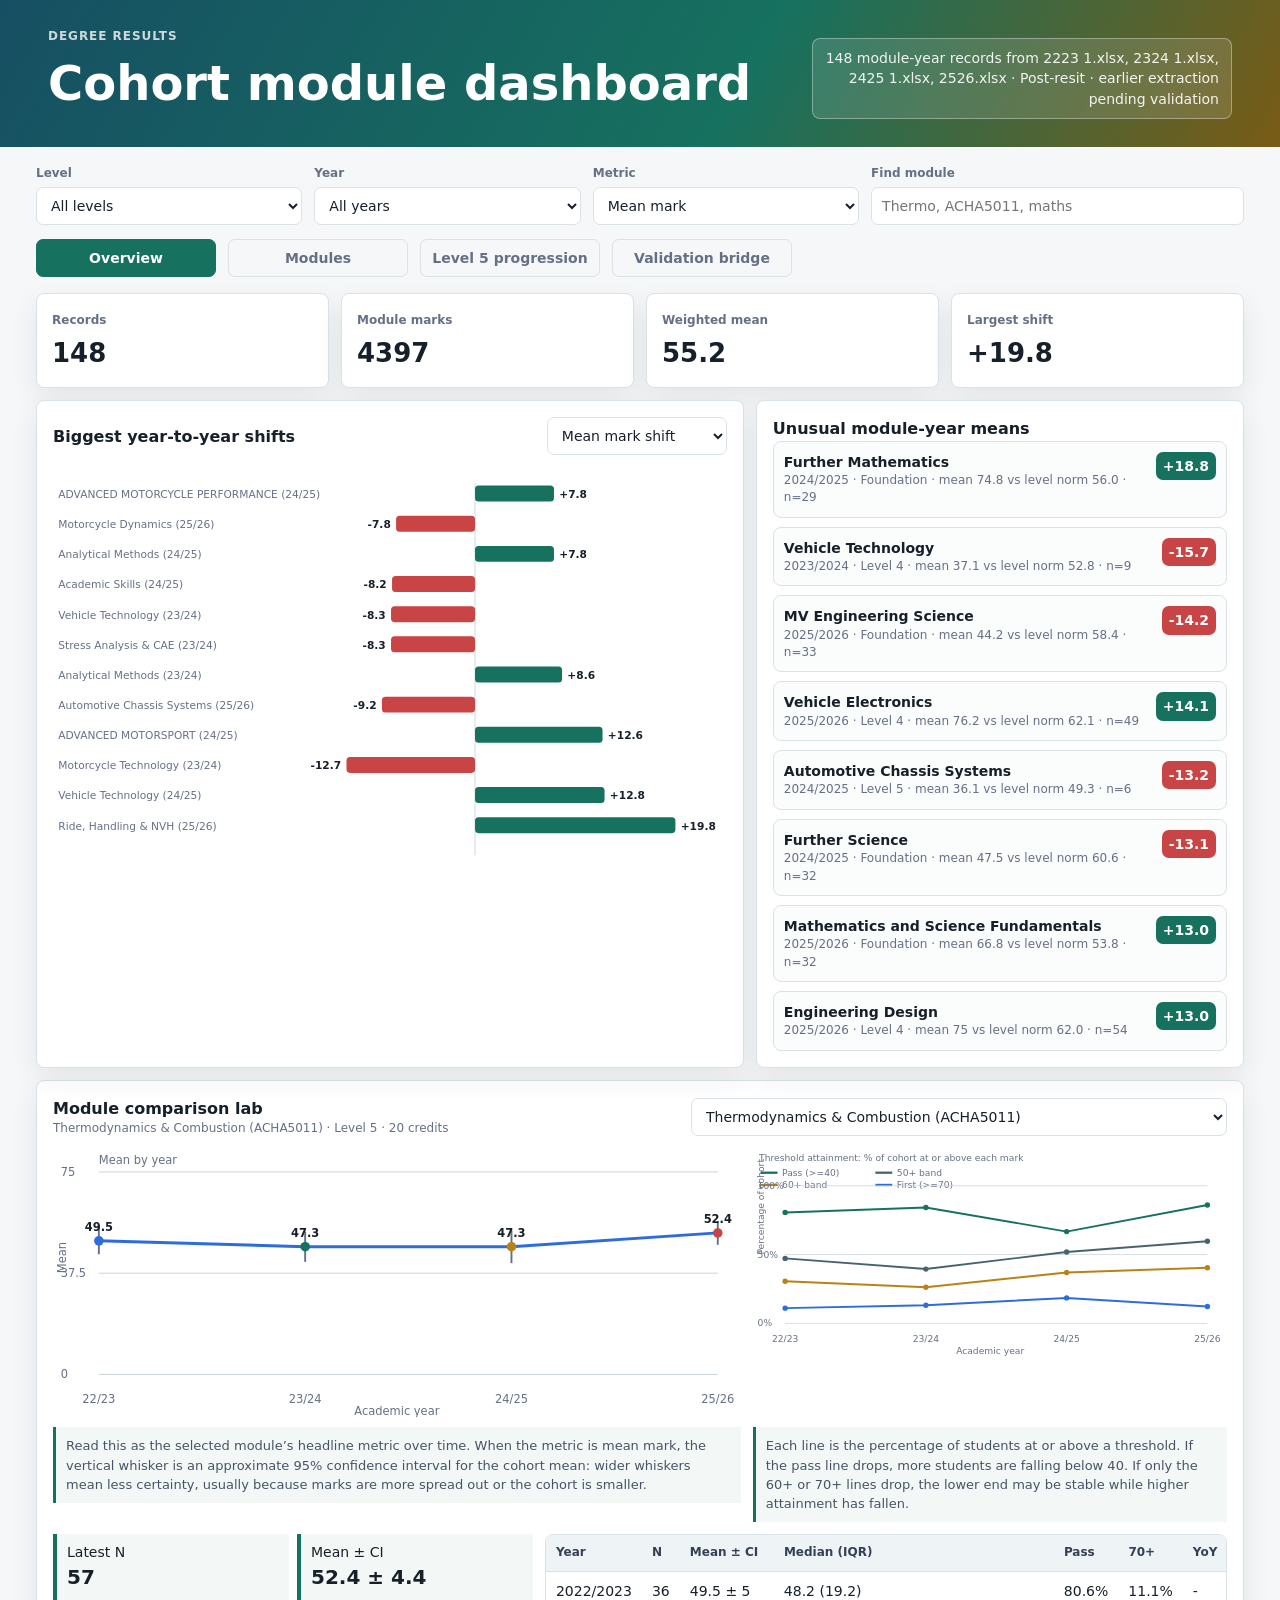
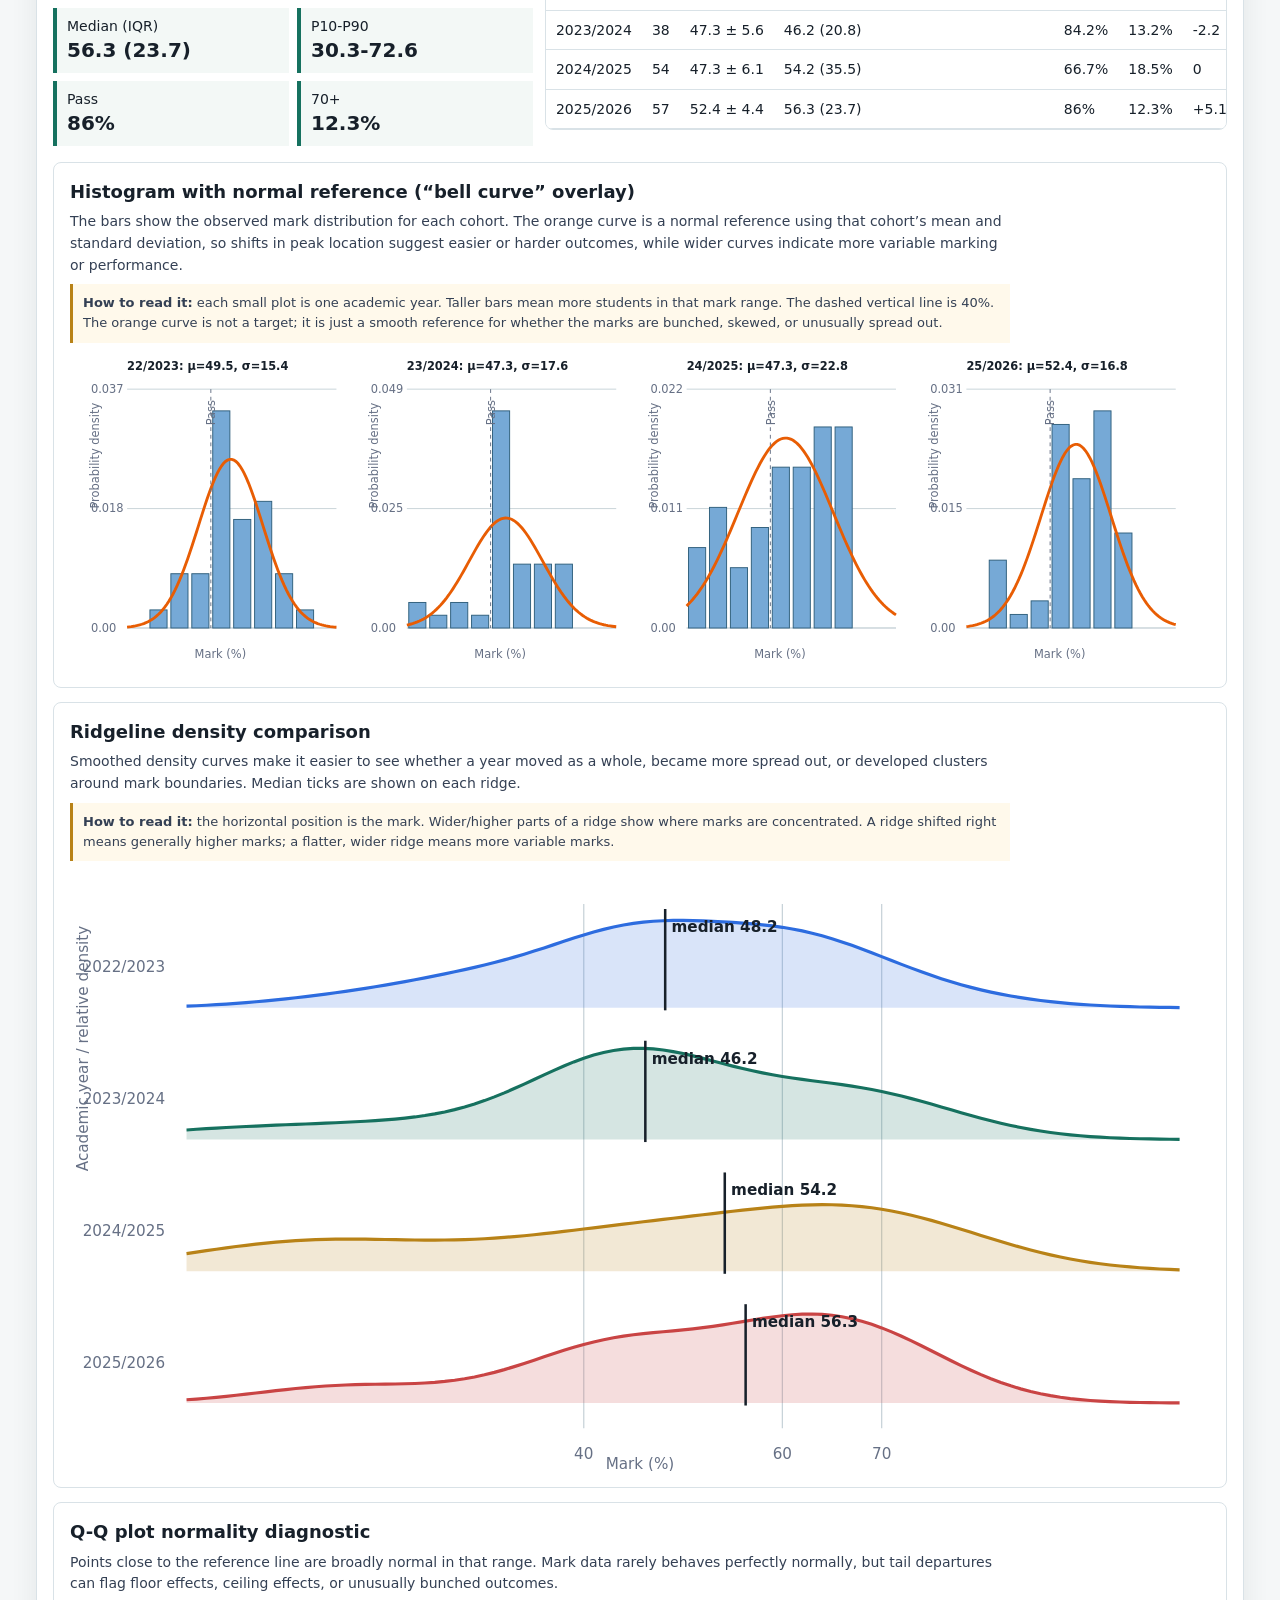
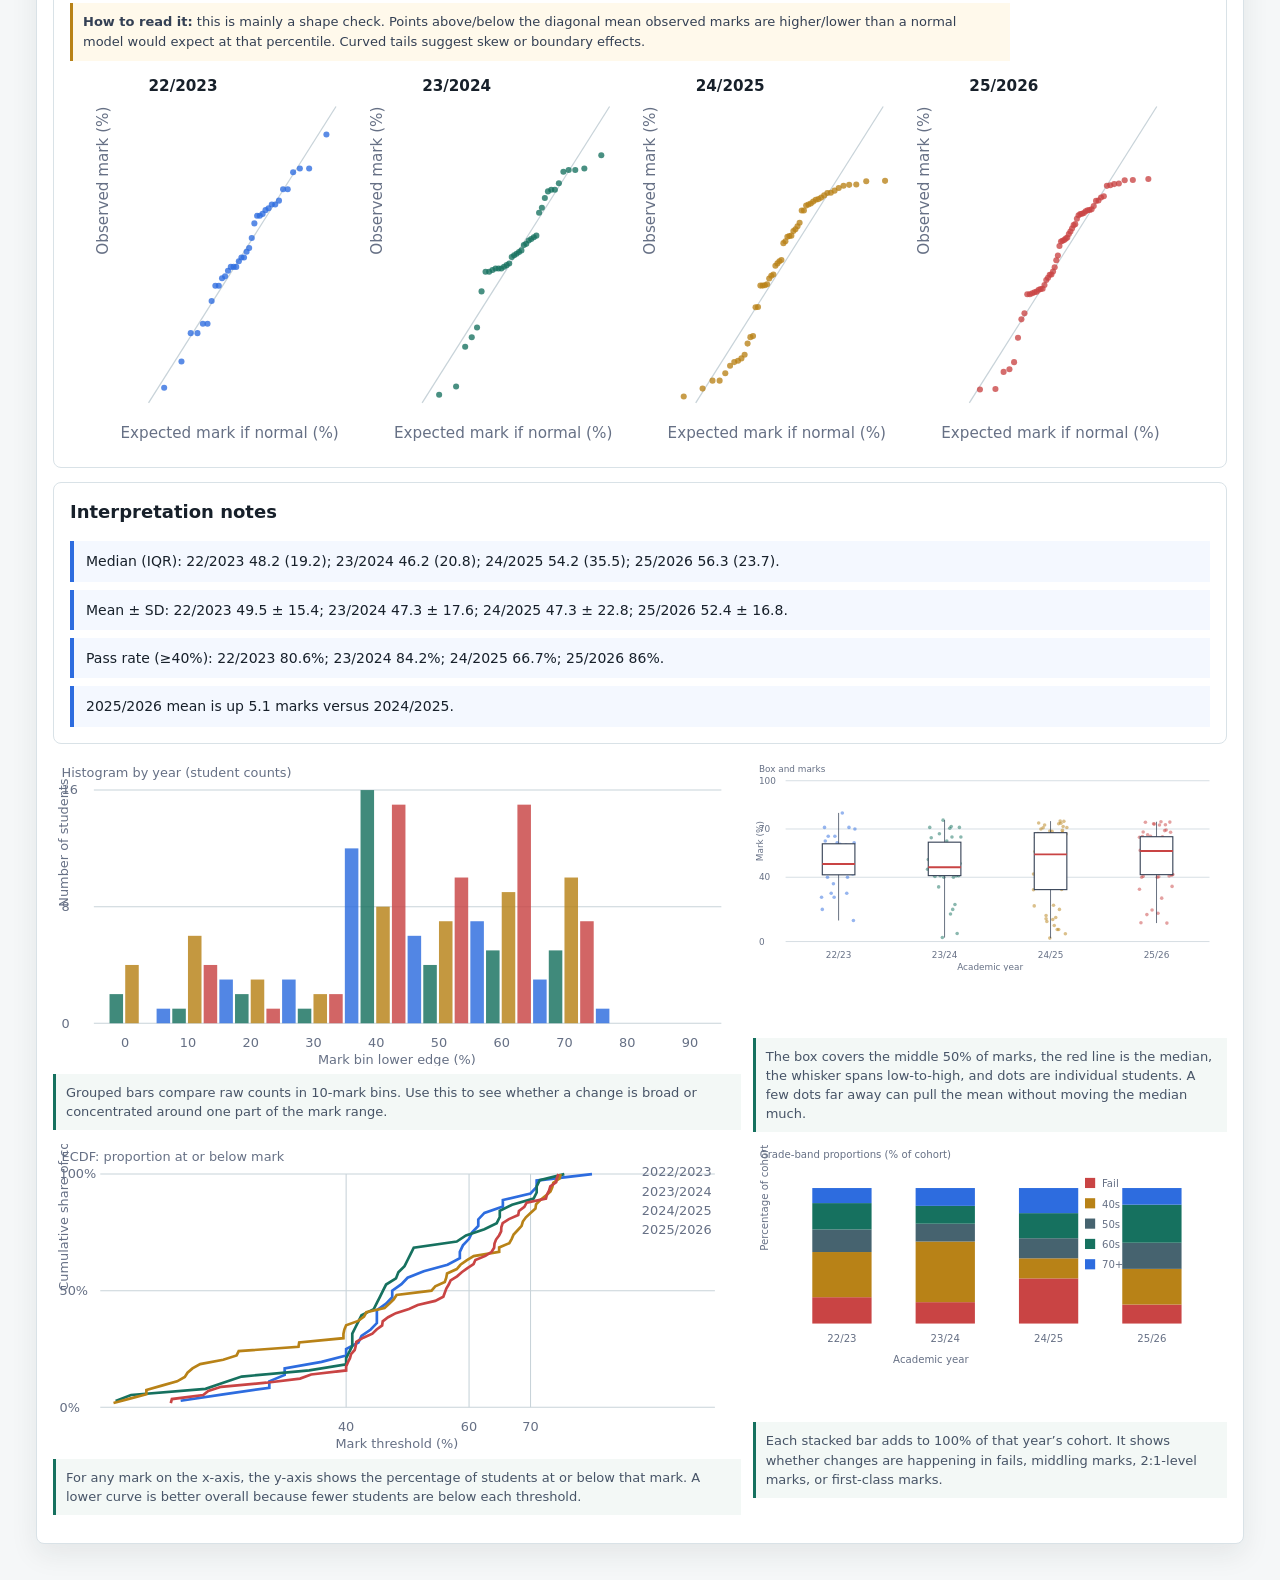
==== commit fde78cdc: "Update 2" ====
--- a/index.html
+++ b/index.html
@@ -200,15 +200,15 @@
             <button id="progressionExport" type="button">Export evidence CSV</button>
             <button id="progressionPrint" type="button">Print meeting brief</button>
           </div>
-          <p class="muted">Scope: full-time Level 5. This view uses its own year selector. The 2025/2026 results were replaced with the supplied post-resit workbook on 6 November 2026. Workbook summary rows are excluded from this replacement. Earlier years retain the legacy extraction and need source-workbook checks for summary rows and assessment stage before like-for-like comparison.</p>
+          <p class="muted">Scope: full-time Level 5. This view uses its own year selector. The 2025/2026 results were replaced with the supplied post-resit workbook on 6 November 2026. Workbook summary rows are excluded from this replacement. All current years are confirmed post-resit. Earlier imports still need source-workbook checks for footer statistics. Our annual cycle is a provisional pre-resit view in June, replaced by the post-resit results when available.</p>
         </section>
         <div id="progressionKpis" class="kpis"></div>
         <section class="panel"><h2>Our main findings</h2><div id="progressionHeadline" class="progression-copy"></div></section>
         <div class="chart-grid">
           <section class="panel"><h2>Share of failed results by module</h2><p class="muted">Counts show volume; percentages beside each bar show within-module failure rates.</p><div id="progressionBars"></div></section>
-          <section class="panel"><h2>Four-year context</h2><div id="progressionYears"></div><p class="muted">Pooled rate = all failed module results / all included module results. Earlier years are legacy figures pending validation; 2025/2026 is post-resit with summary rows excluded. Students can appear in several modules. Cohort size and module mix can change.</p></section>
+          <section class="panel"><h2>Four-year context</h2><div id="progressionYears"></div><p class="muted">Pooled rate = all failed module results / all included module results. All years are post-resit. Earlier extraction needs validation; 2025/2026 excludes summary rows. Students can appear in several modules. Cohort size and module mix can change.</p></section>
         </div>
-        <section class="panel"><h2>Module evidence</h2><p class="muted">“pp” means percentage points: the difference between two failure rates, calculated before rounding. Change is against the previous available year and is descriptive only: assessment stages and extraction methods are not yet confirmed comparable. “Near pass” means marks from 30 to below 40. Small cohorts (&lt;20 results) can produce volatile rates.</p><div class="table-wrap"><table><thead><tr><th>Module</th><th>Results</th><th>Failed</th><th>Fail rate</th><th>Change</th><th>Share of failures</th><th>Near pass</th><th>Four-year failed / results</th></tr></thead><tbody id="progressionTable"></tbody></table></div></section>
+        <section class="panel"><h2>Module evidence</h2><p class="muted">“pp” means percentage points: the difference between two failure rates, calculated before rounding. Change is against the previous available year and is descriptive only: all current years are post-resit, but the earlier extraction still needs validation. “Near pass” means marks from 30 to below 40. Small cohorts (&lt;20 results) can produce volatile rates.</p><div class="table-wrap"><table><thead><tr><th>Module</th><th>Results</th><th>Failed</th><th>Fail rate</th><th>Change</th><th>Share of failures</th><th>Near pass</th><th>Four-year failed / results</th></tr></thead><tbody id="progressionTable"></tbody></table></div></section>
         <section class="panel"><h2>Our proposals for the new validation</h2><div id="progressionActions" class="progression-actions"></div></section>
         <section class="panel progression-copy"><h2>Our proposed next steps</h2>
           <p>We recommend using the meeting to agree programme-wide actions for the new validation and the evidence needed to understand past non-progression. These proposals are preventive measures for discussion; the marks alone do not establish the causes of failure. We need to distinguish first-attempt failures from unresolved failures after reassessment, and establish whether withdrawal preceded assessment.</p>
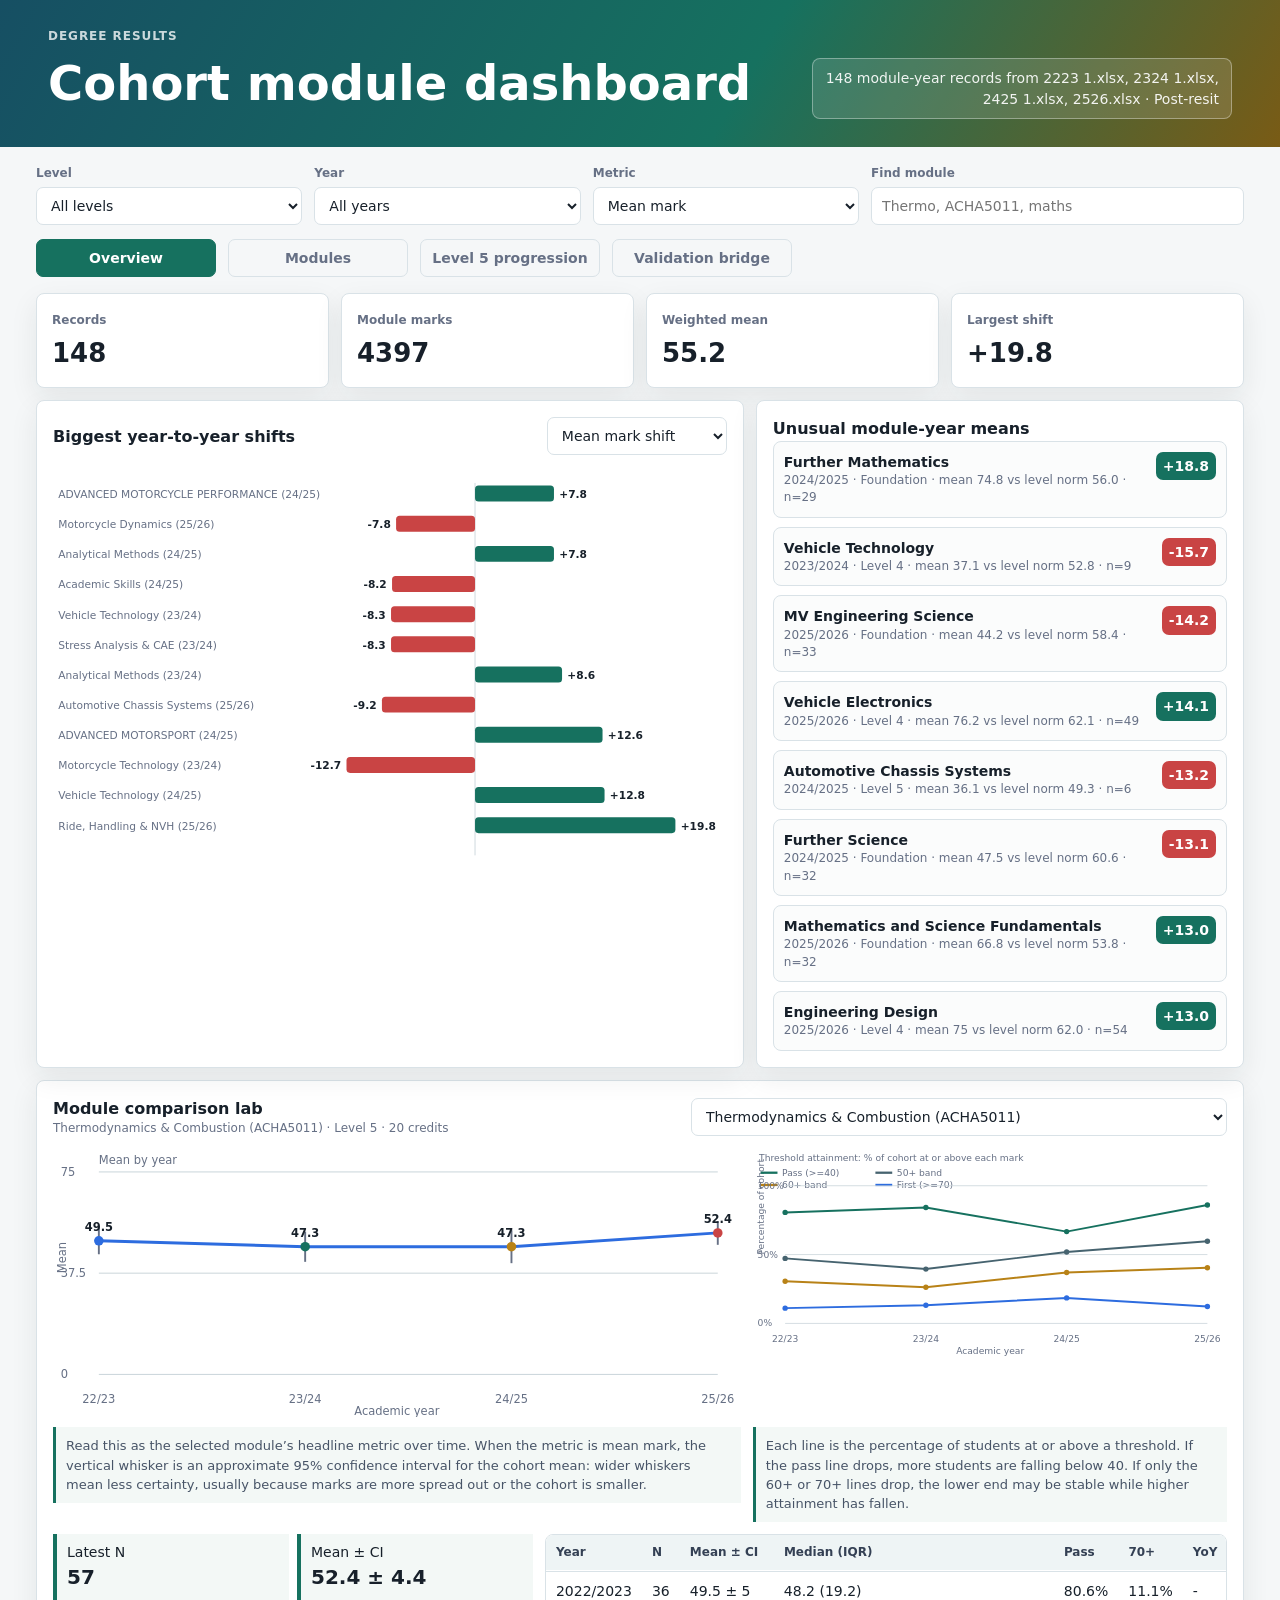
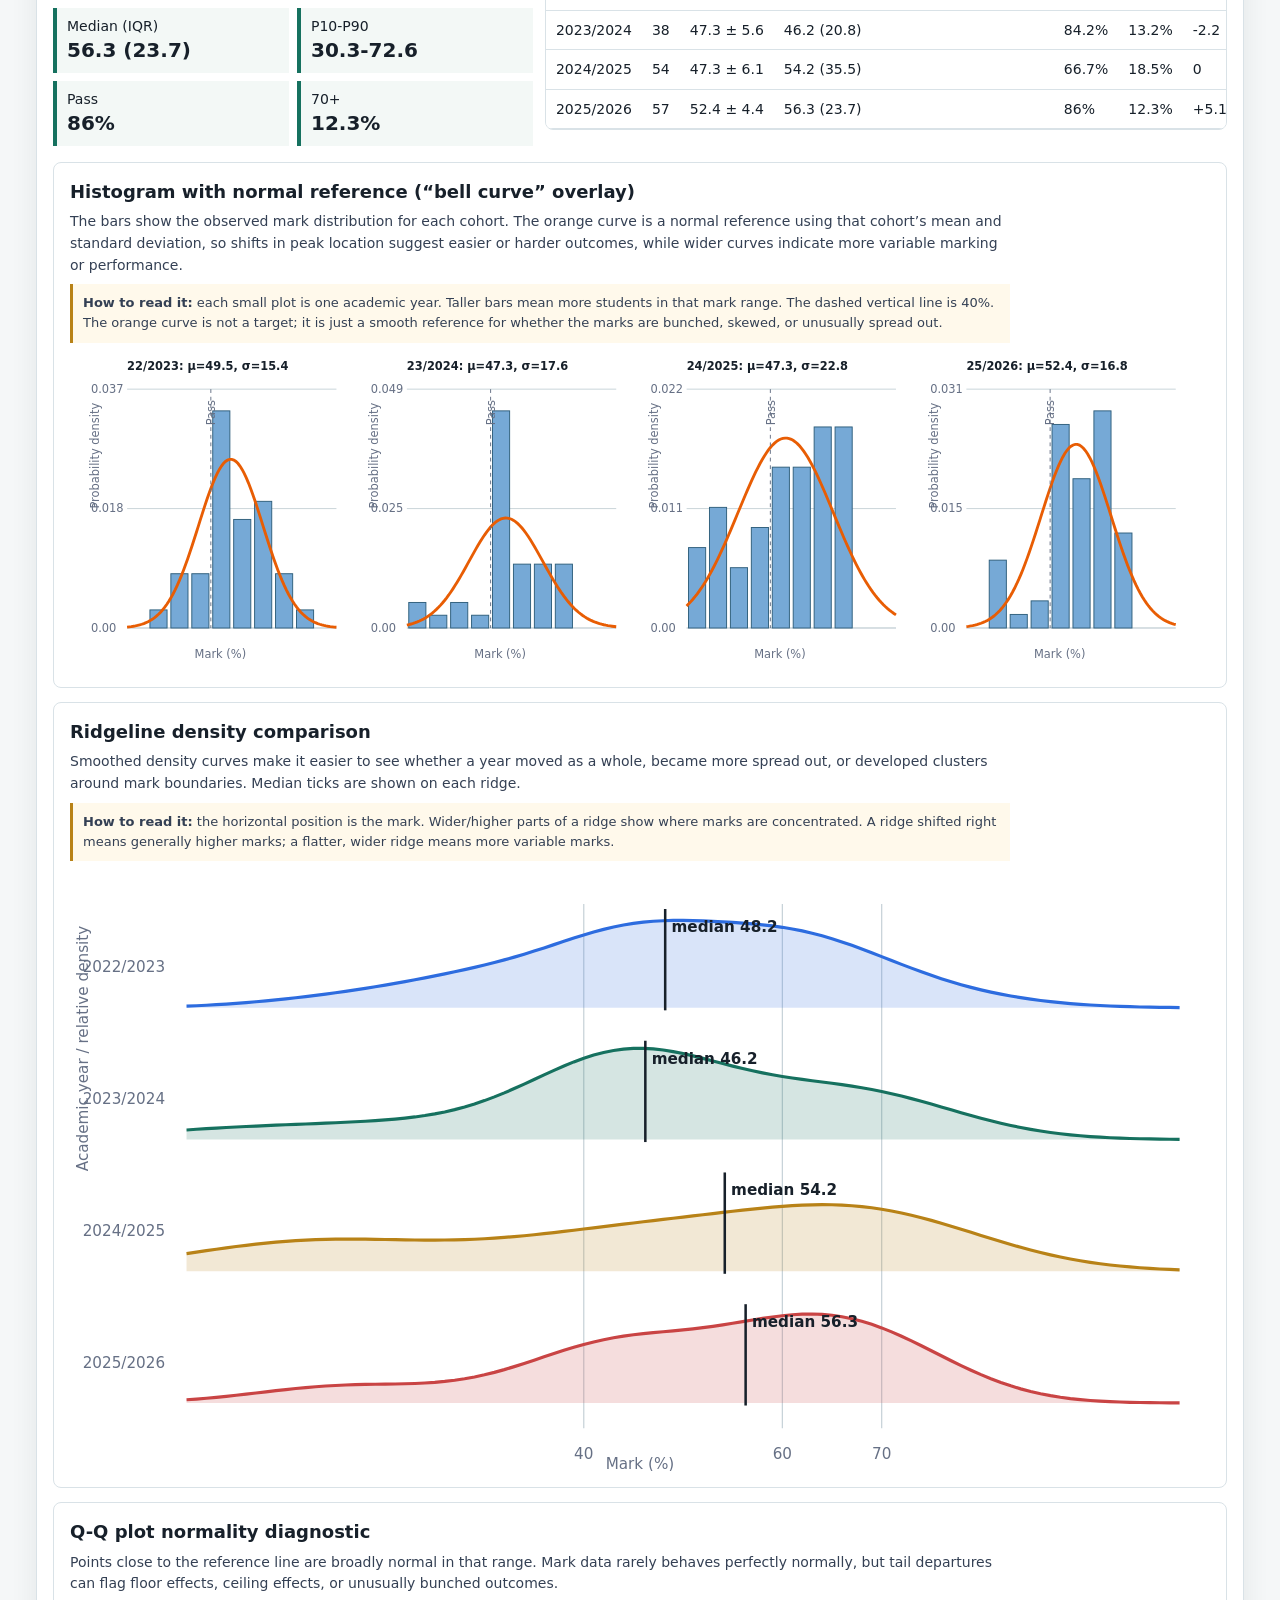
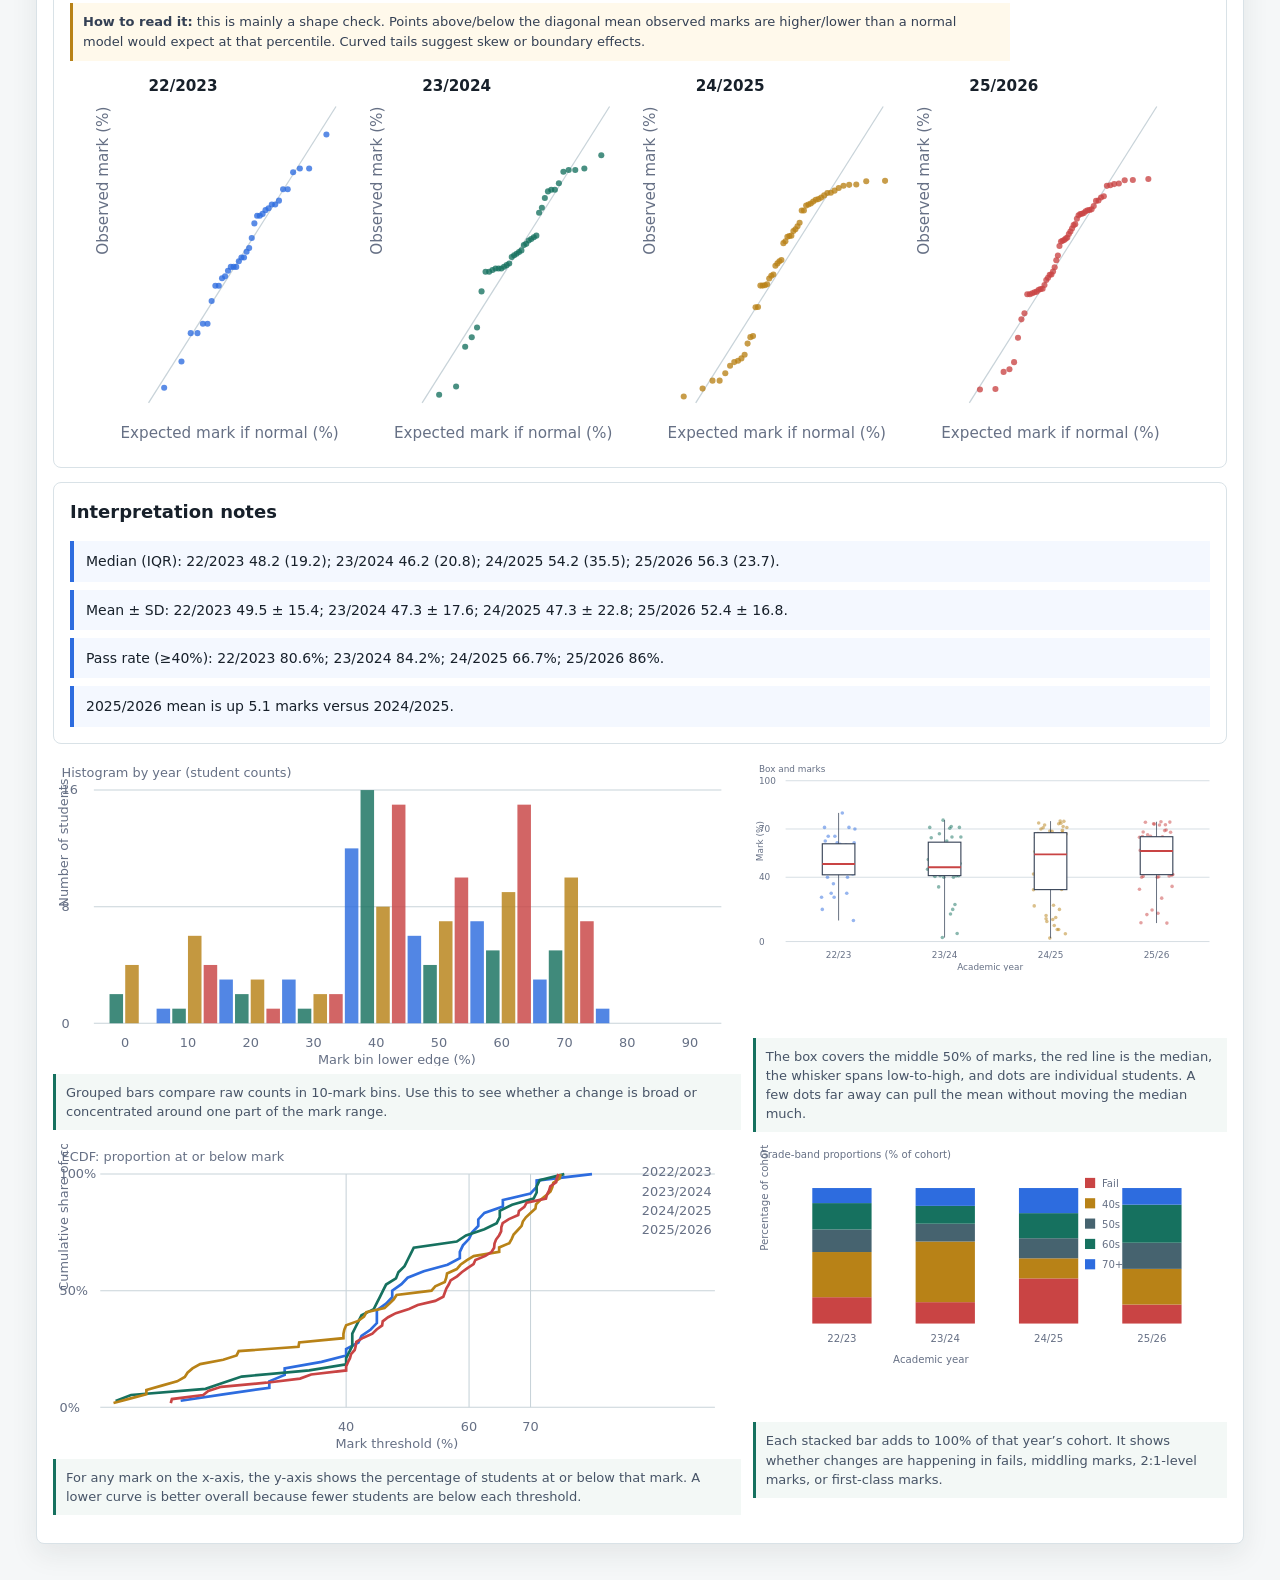
==== commit 685621d3: "Update 3" ====
--- a/index.html
+++ b/index.html
@@ -200,15 +200,15 @@
             <button id="progressionExport" type="button">Export evidence CSV</button>
             <button id="progressionPrint" type="button">Print meeting brief</button>
           </div>
-          <p class="muted">Scope: full-time Level 5. This view uses its own year selector. The 2025/2026 results were replaced with the supplied post-resit workbook on 6 November 2026. Workbook summary rows are excluded from this replacement. All current years are confirmed post-resit. Earlier imports still need source-workbook checks for footer statistics. Our annual cycle is a provisional pre-resit view in June, replaced by the post-resit results when available.</p>
+          <p class="muted">Scope: full-time Level 5. This view uses its own year selector. The 2025/2026 results were replaced with the supplied post-resit workbook on 6 November 2026. Workbook summary rows are excluded from this replacement. All current years are confirmed post-resit. Our annual cycle is a provisional pre-resit view in June, replaced by the post-resit results when available.</p>
         </section>
         <div id="progressionKpis" class="kpis"></div>
         <section class="panel"><h2>Our main findings</h2><div id="progressionHeadline" class="progression-copy"></div></section>
         <div class="chart-grid">
           <section class="panel"><h2>Share of failed results by module</h2><p class="muted">Counts show volume; percentages beside each bar show within-module failure rates.</p><div id="progressionBars"></div></section>
-          <section class="panel"><h2>Four-year context</h2><div id="progressionYears"></div><p class="muted">Pooled rate = all failed module results / all included module results. All years are post-resit. Earlier extraction needs validation; 2025/2026 excludes summary rows. Students can appear in several modules. Cohort size and module mix can change.</p></section>
+          <section class="panel"><h2>Four-year context</h2><div id="progressionYears"></div><p class="muted">Pooled rate = all failed module results / all included module results. All years are post-resit. Students can appear in several modules. Cohort size and module mix can change.</p></section>
         </div>
-        <section class="panel"><h2>Module evidence</h2><p class="muted">“pp” means percentage points: the difference between two failure rates, calculated before rounding. Change is against the previous available year and is descriptive only: all current years are post-resit, but the earlier extraction still needs validation. “Near pass” means marks from 30 to below 40. Small cohorts (&lt;20 results) can produce volatile rates.</p><div class="table-wrap"><table><thead><tr><th>Module</th><th>Results</th><th>Failed</th><th>Fail rate</th><th>Change</th><th>Share of failures</th><th>Near pass</th><th>Four-year failed / results</th></tr></thead><tbody id="progressionTable"></tbody></table></div></section>
+        <section class="panel"><h2>Module evidence</h2><p class="muted">“pp” means percentage points: the difference between two failure rates, calculated before rounding. Change is against the previous available year and is descriptive only. All current years are post-resit. “Near pass” means marks from 30 to below 40. Small cohorts (&lt;20 results) can produce volatile rates.</p><div class="table-wrap"><table><thead><tr><th>Module</th><th>Results</th><th>Failed</th><th>Fail rate</th><th>Change</th><th>Share of failures</th><th>Near pass</th><th>Four-year failed / results</th></tr></thead><tbody id="progressionTable"></tbody></table></div></section>
         <section class="panel"><h2>Our proposals for the new validation</h2><div id="progressionActions" class="progression-actions"></div></section>
         <section class="panel progression-copy"><h2>Our proposed next steps</h2>
           <p>We recommend using the meeting to agree programme-wide actions for the new validation and the evidence needed to understand past non-progression. These proposals are preventive measures for discussion; the marks alone do not establish the causes of failure. We need to distinguish first-attempt failures from unresolved failures after reassessment, and establish whether withdrawal preceded assessment.</p>
